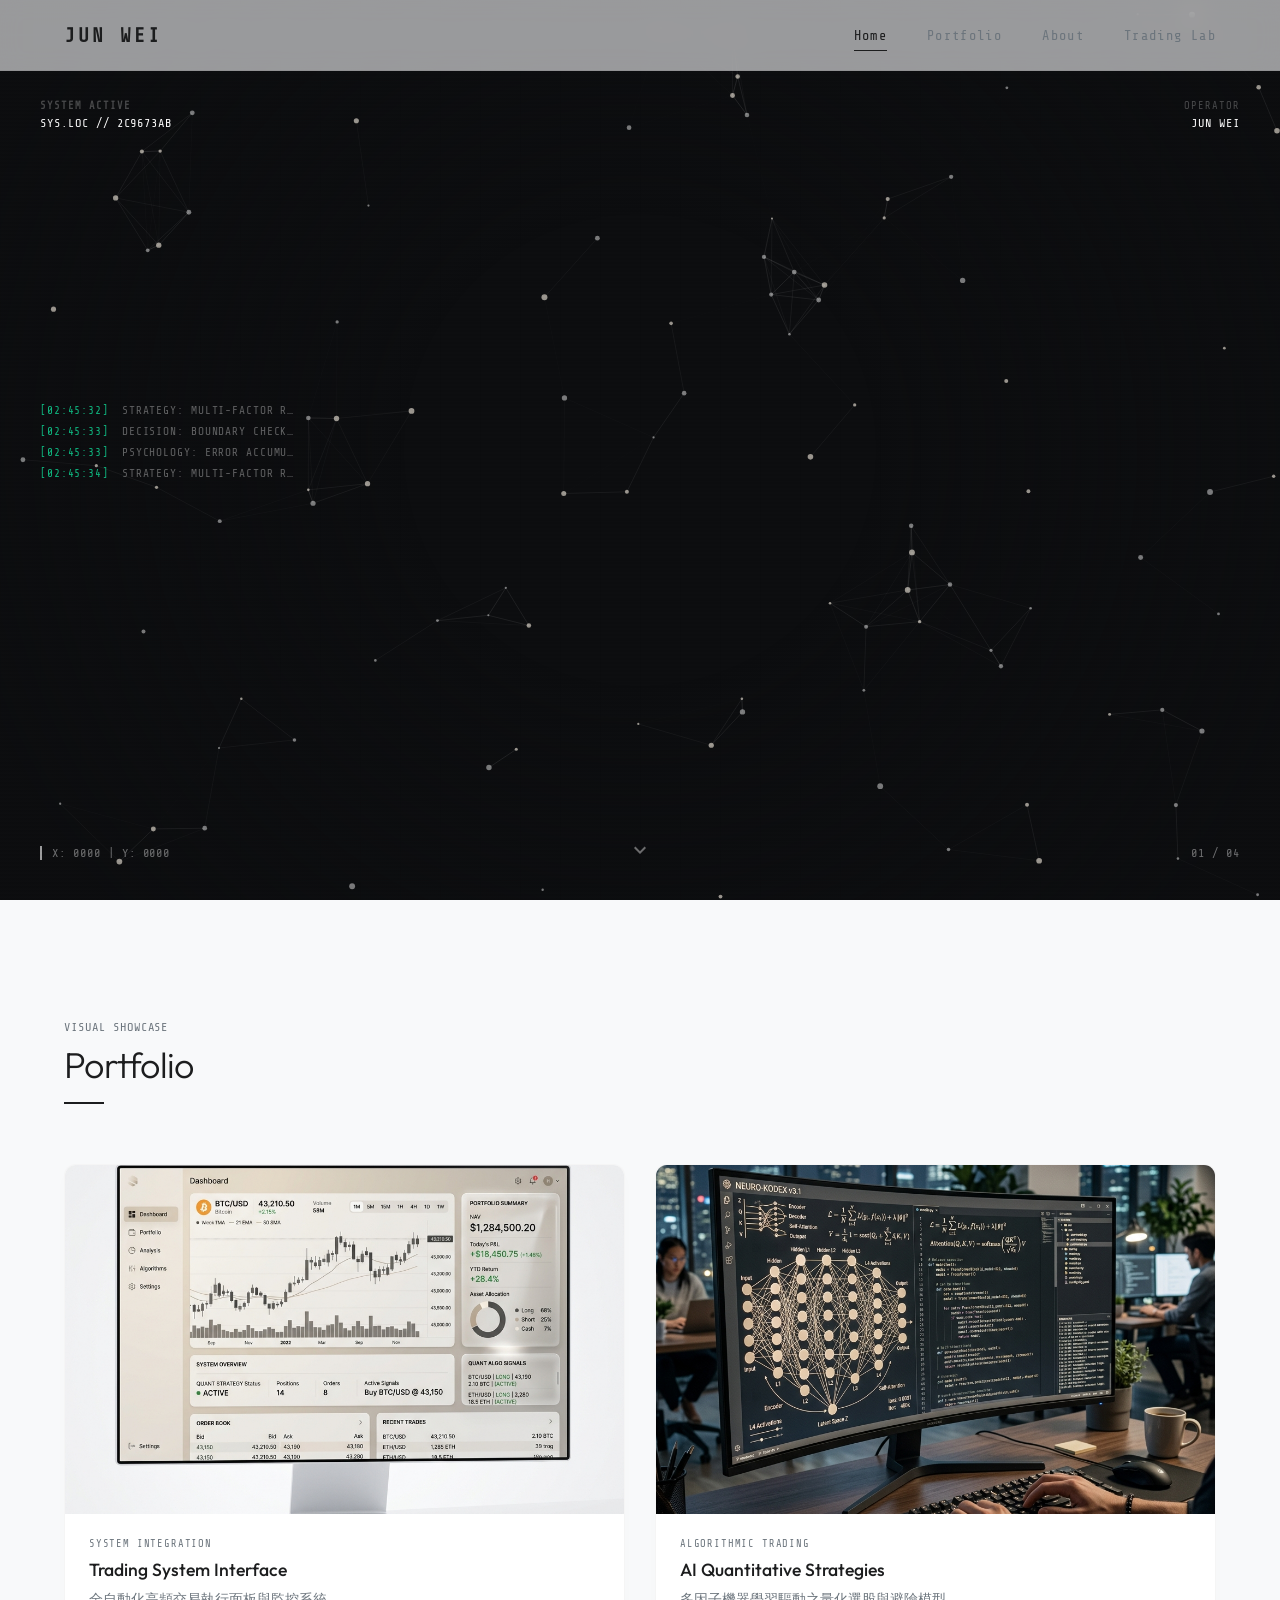
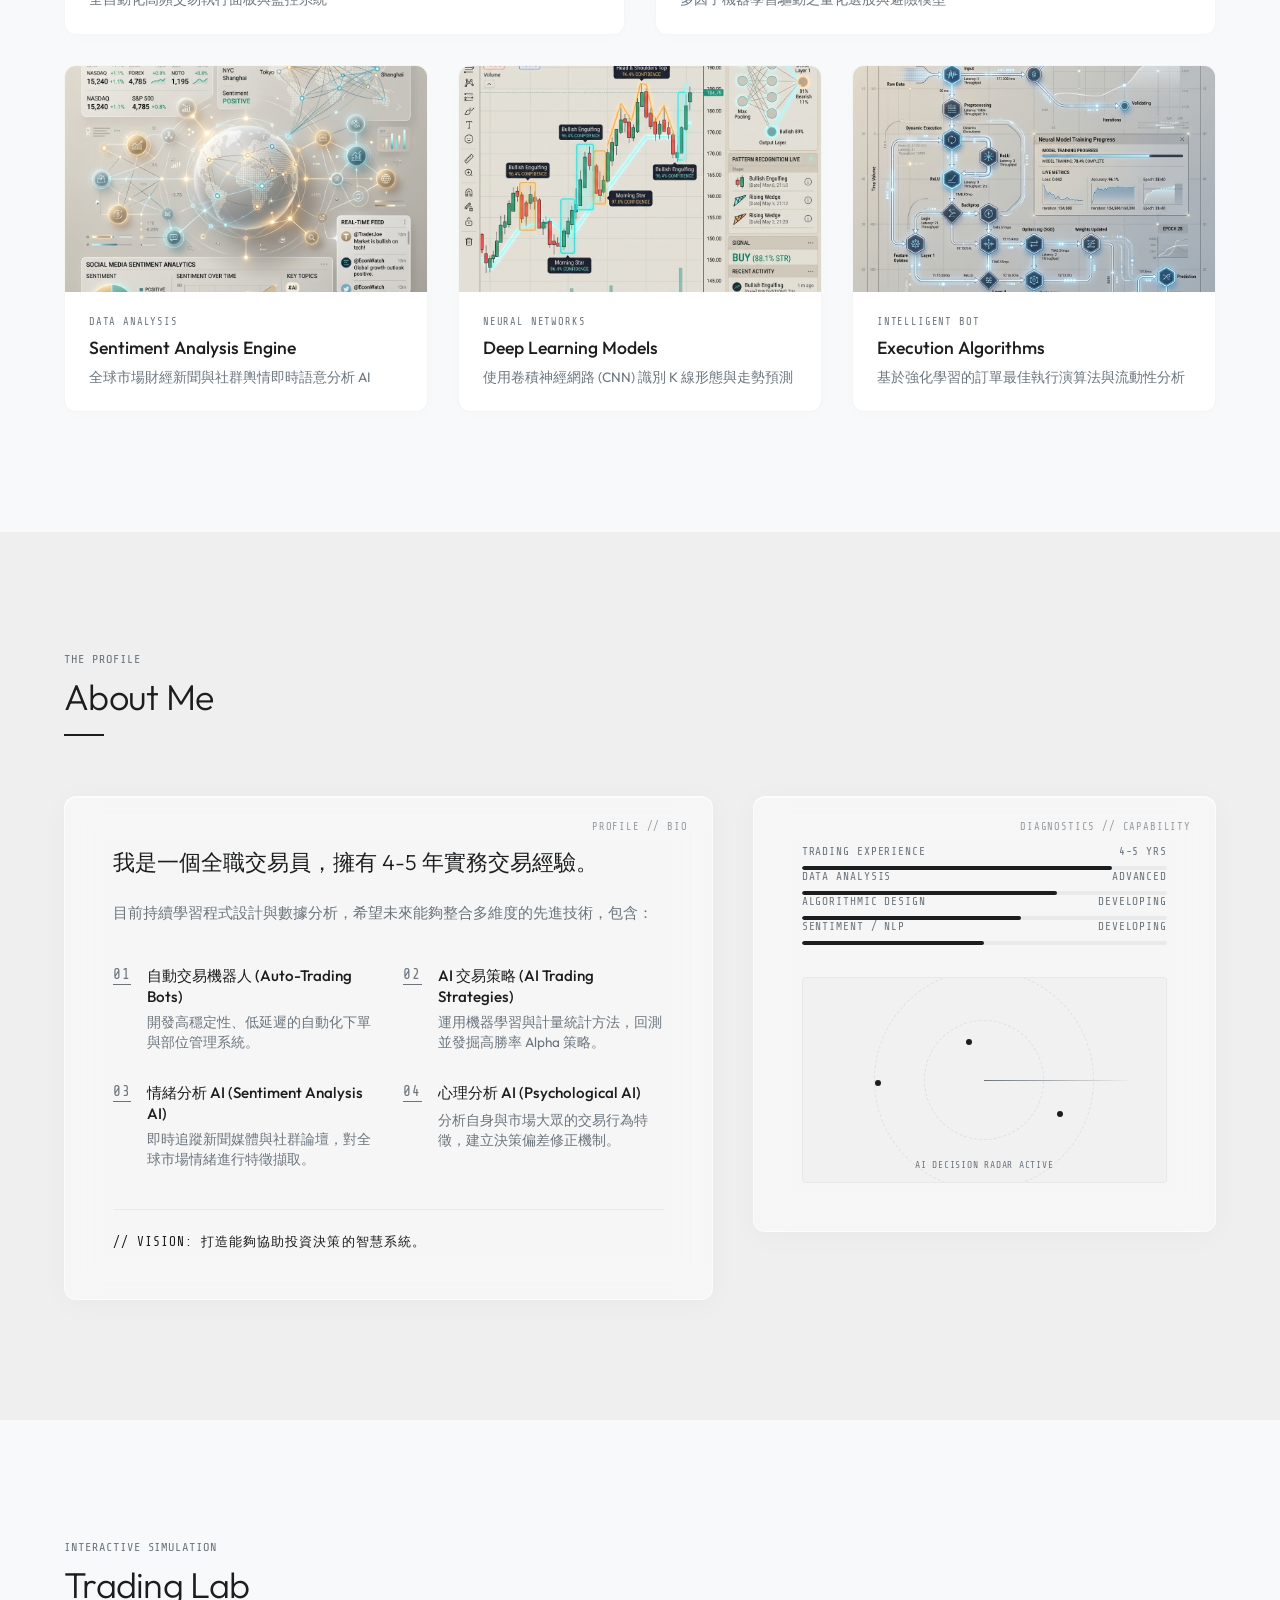
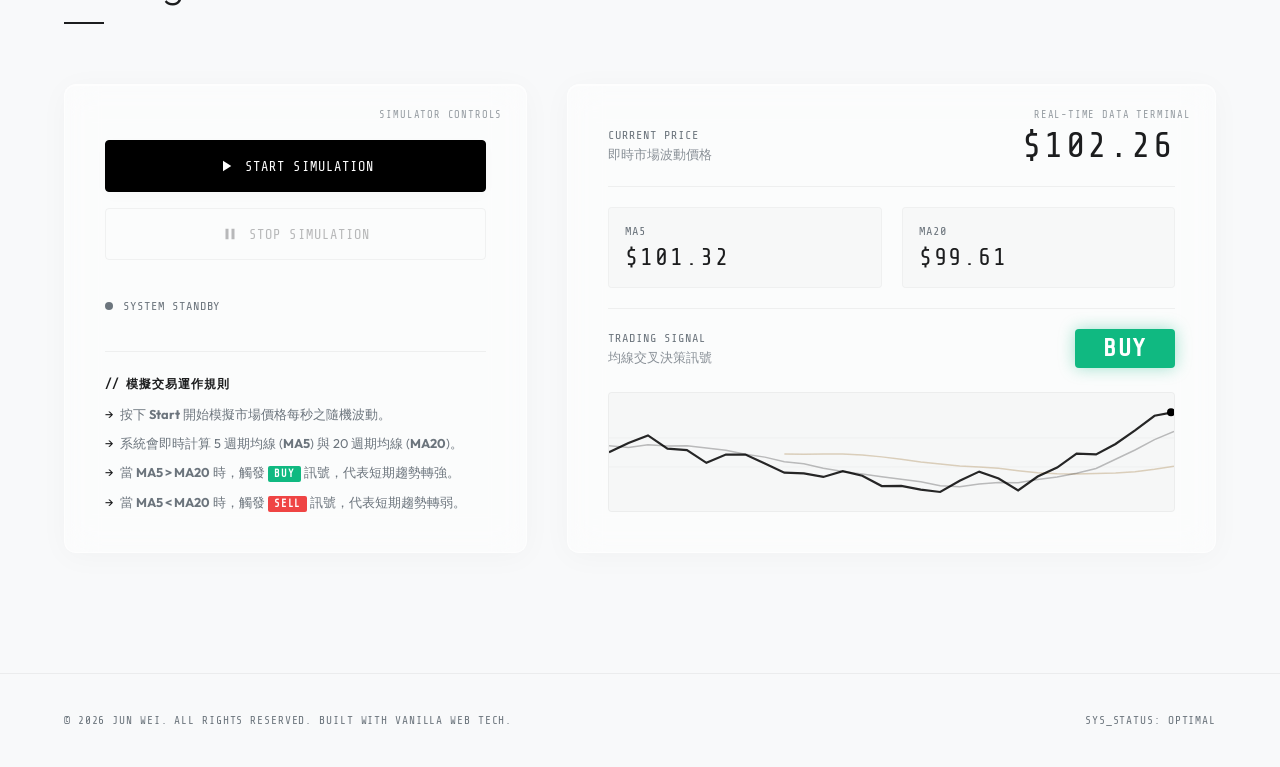
==== index.html @ b8a112f0 "feat: init personal tech website" ====
<!DOCTYPE html>
<html lang="zh-TW">
<head>
    <meta charset="UTF-8">
    <meta name="viewport" content="width=device-width, initial-scale=1.0">
    <title>JUN WEI | AI 科技個人品牌網站</title>
    <meta name="description" content="全職交易員 JUN WEI 的個人品牌網站。整合 AI 交易策略、自動交易機器人與數據分析，呈現極簡與科技感融合的智慧投資決策系統。">
    <!-- Google Fonts for premium tech typography -->
    <link rel="preconnect" href="https://fonts.googleapis.com">
    <link rel="preconnect" href="https://fonts.gstatic.com" crossorigin>
    <link href="https://fonts.googleapis.com/css2?family=Outfit:wght@300;400;500;700&family=Share+Tech+Mono&display=swap" rel="stylesheet">
    <link rel="stylesheet" href="style.css">
</head>
<body>
    <!-- Background Tech Grid Lines & Scanlines -->
    <div class="tech-grid"></div>
    <div class="scanlines"></div>

    <!-- Navigation Bar -->
    <header class="navbar" id="navbar">
        <div class="navbar-container">
            <a href="#home" class="nav-logo" id="nav-logo">JUN WEI</a>
            
            <!-- Mobile Menu Toggle Button -->
            <button class="mobile-toggle" id="mobile-toggle" aria-label="Toggle Navigation">
                <span class="bar"></span>
                <span class="bar"></span>
                <span class="bar"></span>
            </button>
            
            <nav class="nav-menu" id="nav-menu">
                <a href="#home" class="nav-link active" id="link-home">Home</a>
                <a href="#portfolio" class="nav-link" id="link-portfolio">Portfolio</a>
                <a href="#about" class="nav-link" id="link-about">About</a>
                <a href="#trading-lab" class="nav-link" id="link-trading-lab">Trading Lab</a>
            </nav>
        </div>
    </header>

    <!-- Main Content -->
    <main>
        <!-- Home / Hero Section -->
        <section id="home" class="hero-section">
            <!-- Canvas for flowing particle network animations -->
            <canvas id="particles-canvas" class="hero-canvas"></canvas>
            
            <!-- Fallback Hero Background Image container (loaded dynamically or via CSS) -->
            <div class="hero-bg" id="hero-bg"></div>
            
            <!-- HUD Graphic Elements & Animations -->
            <div class="hud-container">
                <div class="hud-top-left font-tech">
                    <span class="hud-tag font-bold">SYSTEM ACTIVE</span>
                    <span class="hud-value blink-slow">SYS.LOC // 2c9673ab</span>
                </div>
                
                <div class="hud-top-right font-tech">
                    <span class="hud-tag">OPERATOR</span>
                    <span class="hud-value">JUN WEI</span>
                </div>

                <!-- AI Information Stream / Live Data Flow HUD -->
                <div class="hud-stream font-tech" id="hud-stream">
                    <!-- Loaded dynamically via JS -->
                </div>

                <div class="hud-bottom-left font-tech">
                    <div class="coordinate-display">
                        X: <span id="mouse-x">0000</span> | Y: <span id="mouse-y">0000</span>
                    </div>
                </div>
                
                <div class="hud-bottom-right font-tech">
                    <span class="hud-page-number">01 / 04</span>
                </div>
                
                <!-- Down Arrow Scroll Indicator -->
                <a href="#portfolio" class="scroll-indicator" aria-label="Scroll Down">
                    <svg viewBox="0 0 24 24" class="scroll-arrow">
                        <path d="M7.41 8.59L12 13.17l4.59-4.58L18 10l-6 6-6-6 1.41-1.41z"/>
                    </svg>
                </a>
            </div>
        </section>

        <!-- Portfolio Section -->
        <section id="portfolio" class="portfolio-section section-padding reveal">
            <div class="container">
                <div class="section-header">
                    <span class="section-subtitle font-tech">VISUAL SHOWCASE</span>
                    <h2 class="section-title">Portfolio</h2>
                    <div class="title-bar"></div>
                </div>
                
                <!-- Portfolio Card Grid (5 Cards on Desktop, 1 Column on Mobile) -->
                <div class="portfolio-grid" id="portfolio-grid">
                    <!-- Card 1 -->
                    <div class="portfolio-card" data-index="0" data-src="images/02.jpg">
                        <div class="card-image-wrapper">
                            <img src="images/02.jpg" alt="Portfolio Image 02" class="portfolio-img" loading="lazy">
                            <div class="card-overlay">
                                <span class="card-view-btn font-tech">VIEW PROJECT</span>
                            </div>
                        </div>
                        <div class="card-info">
                            <span class="card-category font-tech">SYSTEM INTEGRATION</span>
                            <h3 class="card-title">Trading System Interface</h3>
                            <p class="card-desc">全自動化高頻交易執行面板與監控系統</p>
                        </div>
                    </div>

                    <!-- Card 2 -->
                    <div class="portfolio-card" data-index="1" data-src="images/03.jpg">
                        <div class="card-image-wrapper">
                            <img src="images/03.jpg" alt="Portfolio Image 03" class="portfolio-img" loading="lazy">
                            <div class="card-overlay">
                                <span class="card-view-btn font-tech">VIEW PROJECT</span>
                            </div>
                        </div>
                        <div class="card-info">
                            <span class="card-category font-tech">ALGORITHMIC TRADING</span>
                            <h3 class="card-title">AI Quantitative Strategies</h3>
                            <p class="card-desc">多因子機器學習驅動之量化選股與避險模型</p>
                        </div>
                    </div>

                    <!-- Card 3 -->
                    <div class="portfolio-card" data-index="2" data-src="images/04.jpg">
                        <div class="card-image-wrapper">
                            <img src="images/04.jpg" alt="Portfolio Image 04" class="portfolio-img" loading="lazy">
                            <div class="card-overlay">
                                <span class="card-view-btn font-tech">VIEW PROJECT</span>
                            </div>
                        </div>
                        <div class="card-info">
                            <span class="card-category font-tech">DATA ANALYSIS</span>
                            <h3 class="card-title">Sentiment Analysis Engine</h3>
                            <p class="card-desc">全球市場財經新聞與社群輿情即時語意分析 AI</p>
                        </div>
                    </div>

                    <!-- Card 4 -->
                    <div class="portfolio-card" data-index="3" data-src="images/05.jpg">
                        <div class="card-image-wrapper">
                            <img src="images/05.jpg" alt="Portfolio Image 05" class="portfolio-img" loading="lazy">
                            <div class="card-overlay">
                                <span class="card-view-btn font-tech">VIEW PROJECT</span>
                            </div>
                        </div>
                        <div class="card-info">
                            <span class="card-category font-tech">NEURAL NETWORKS</span>
                            <h3 class="card-title">Deep Learning Models</h3>
                            <p class="card-desc">使用卷積神經網路 (CNN) 識別 K 線形態與走勢預測</p>
                        </div>
                    </div>

                    <!-- Card 5 -->
                    <div class="portfolio-card" data-index="4" data-src="images/06.jpg">
                        <div class="card-image-wrapper">
                            <img src="images/06.jpg" alt="Portfolio Image 06" class="portfolio-img" loading="lazy">
                            <div class="card-overlay">
                                <span class="card-view-btn font-tech">VIEW PROJECT</span>
                            </div>
                        </div>
                        <div class="card-info">
                            <span class="card-category font-tech">INTELLIGENT BOT</span>
                            <h3 class="card-title">Execution Algorithms</h3>
                            <p class="card-desc">基於強化學習的訂單最佳執行演算法與流動性分析</p>
                        </div>
                    </div>
                </div>
            </div>
        </section>

        <!-- About Section -->
        <section id="about" class="about-section section-padding reveal">
            <div class="container">
                <div class="section-header">
                    <span class="section-subtitle font-tech">THE PROFILE</span>
                    <h2 class="section-title">About Me</h2>
                    <div class="title-bar"></div>
                </div>
                
                <div class="about-grid">
                    <!-- Glassmorphism Bio Card -->
                    <div class="about-card glass-panel">
                        <div class="card-badge font-tech">PROFILE // BIO</div>
                        <div class="about-bio-text">
                            <p class="lead-text">我是一個全職交易員，擁有 4-5 年實務交易經驗。</p>
                            <p>目前持續學習程式設計與數據分析，希望未來能夠整合多維度的先進技術，包含：</p>
                        </div>
                        
                        <!-- Core Tech Objectives List -->
                        <div class="objectives-list">
                            <div class="objective-item">
                                <div class="objective-num font-tech">01</div>
                                <div class="objective-content">
                                    <h4 class="objective-title">自動交易機器人 (Auto-Trading Bots)</h4>
                                    <p class="objective-desc">開發高穩定性、低延遲的自動化下單與部位管理系統。</p>
                                </div>
                            </div>
                            
                            <div class="objective-item">
                                <div class="objective-num font-tech">02</div>
                                <div class="objective-content">
                                    <h4 class="objective-title">AI 交易策略 (AI Trading Strategies)</h4>
                                    <p class="objective-desc">運用機器學習與計量統計方法，回測並發掘高勝率 Alpha 策略。</p>
                                </div>
                            </div>
                            
                            <div class="objective-item">
                                <div class="objective-num font-tech">03</div>
                                <div class="objective-content">
                                    <h4 class="objective-title">情緒分析 AI (Sentiment Analysis AI)</h4>
                                    <p class="objective-desc">即時追蹤新聞媒體與社群論壇，對全球市場情緒進行特徵擷取。</p>
                                </div>
                            </div>
                            
                            <div class="objective-item">
                                <div class="objective-num font-tech">04</div>
                                <div class="objective-content">
                                    <h4 class="objective-title">心理分析 AI (Psychological AI)</h4>
                                    <p class="objective-desc">分析自身與市場大眾的交易行為特徵，建立決策偏差修正機制。</p>
                                </div>
                            </div>
                        </div>

                        <div class="about-summary font-tech">
                            <span>// VISION: 打造能夠協助投資決策的智慧系統。</span>
                        </div>
                    </div>

                    <!-- Tech HUD Stat Display -->
                    <div class="about-stats-panel glass-panel">
                        <div class="card-badge font-tech">DIAGNOSTICS // CAPABILITY</div>
                        <div class="stat-bars">
                            <div class="stat-bar-group">
                                <div class="stat-label font-tech">
                                    <span>TRADING EXPERIENCE</span>
                                    <span>4-5 YRS</span>
                                </div>
                                <div class="progress-track">
                                    <div class="progress-bar" style="width: 85%"></div>
                                </div>
                            </div>
                            <div class="stat-bar-group">
                                <div class="stat-label font-tech">
                                    <span>DATA ANALYSIS</span>
                                    <span>ADVANCED</span>
                                </div>
                                <div class="progress-track">
                                    <div class="progress-bar" style="width: 70%"></div>
                                </div>
                            </div>
                            <div class="stat-bar-group">
                                <div class="stat-label font-tech">
                                    <span>ALGORITHMIC DESIGN</span>
                                    <span>DEVELOPING</span>
                                </div>
                                <div class="progress-track">
                                    <div class="progress-bar" style="width: 60%"></div>
                                </div>
                            </div>
                            <div class="stat-bar-group">
                                <div class="stat-label font-tech">
                                    <span>SENTIMENT / NLP</span>
                                    <span>DEVELOPING</span>
                                </div>
                                <div class="progress-track">
                                    <div class="progress-bar" style="width: 50%"></div>
                                </div>
                            </div>
                        </div>

                        <!-- Mini grid graphic -->
                        <div class="hud-radar-visual">
                            <div class="radar-circle circle-1"></div>
                            <div class="radar-circle circle-2"></div>
                            <div class="radar-line"></div>
                            <div class="radar-signal-dots">
                                <span class="radar-dot" style="top: 30%; left: 45%;"></span>
                                <span class="radar-dot" style="top: 65%; left: 70%;"></span>
                                <span class="radar-dot" style="top: 50%; left: 20%;"></span>
                            </div>
                            <span class="radar-label font-tech">AI DECISION RADAR ACTIVE</span>
                        </div>
                    </div>
                </div>
            </div>
        </section>

        <!-- Trading Lab Section -->
        <section id="trading-lab" class="trading-section section-padding reveal">
            <div class="container">
                <div class="section-header">
                    <span class="section-subtitle font-tech">INTERACTIVE SIMULATION</span>
                    <h2 class="section-title">Trading Lab</h2>
                    <div class="title-bar"></div>
                </div>
                
                <div class="trading-grid">
                    <!-- Simulation Controller -->
                    <div class="trading-ctrl-panel glass-panel">
                        <div class="card-badge font-tech">SIMULATOR CONTROLS</div>
                        
                        <div class="ctrl-buttons">
                            <button id="btn-start" class="btn btn-primary font-tech">
                                <svg viewBox="0 0 24 24" width="18" height="18" fill="currentColor">
                                    <path d="M8 5v14l11-7z"/>
                                </svg>
                                Start Simulation
                            </button>
                            <button id="btn-stop" class="btn btn-secondary font-tech" disabled>
                                <svg viewBox="0 0 24 24" width="18" height="18" fill="currentColor">
                                    <path d="M6 19h4V5H6v14zm8-14v14h4V5h-4z"/>
                                </svg>
                                Stop Simulation
                            </button>
                        </div>

                        <div class="system-status-indicator font-tech">
                            <span class="indicator-dot" id="status-dot"></span>
                            <span id="status-text">SYSTEM STANDBY</span>
                        </div>

                        <div class="trading-instructions">
                            <h4 class="font-tech">// 模擬交易運作規則</h4>
                            <ul>
                                <li>按下 <strong>Start</strong> 開始模擬市場價格每秒之隨機波動。</li>
                                <li>系統會即時計算 5 週期均線 (<strong>MA5</strong>) 與 20 週期均線 (<strong>MA20</strong>)。</li>
                                <li>當 <strong>MA5 > MA20</strong> 時，觸發 <span class="signal-tag buy-tag font-tech">BUY</span> 訊號，代表短期趨勢轉強。</li>
                                <li>當 <strong>MA5 < MA20</strong> 時，觸發 <span class="signal-tag sell-tag font-tech">SELL</span> 訊號，代表短期趨勢轉弱。</li>
                            </ul>
                        </div>
                    </div>

                    <!-- Trading Terminal Metrics -->
                    <div class="trading-terminal glass-panel">
                        <div class="card-badge font-tech">REAL-TIME DATA TERMINAL</div>
                        
                        <div class="terminal-content">
                            <!-- Metric 1: Current Price -->
                            <div class="metric-row">
                                <div class="metric-info">
                                    <span class="metric-label font-tech">CURRENT PRICE</span>
                                    <span class="metric-sublabel">即時市場波動價格</span>
                                </div>
                                <div class="metric-value font-tech" id="val-price">$100.00</div>
                            </div>
                            
                            <div class="metric-divider"></div>

                            <!-- MA Details Group -->
                            <div class="ma-metrics-grid">
                                <!-- Metric 2: MA5 -->
                                <div class="metric-card">
                                    <span class="metric-label font-tech">MA5</span>
                                    <span class="metric-value font-tech value-small" id="val-ma5">--</span>
                                </div>

                                <!-- Metric 3: MA20 -->
                                <div class="metric-card">
                                    <span class="metric-label font-tech">MA20</span>
                                    <span class="metric-value font-tech value-small" id="val-ma20">--</span>
                                </div>
                            </div>
                            
                            <div class="metric-divider"></div>

                            <!-- Metric 4: Trading Signal -->
                            <div class="metric-row signal-row">
                                <div class="metric-info">
                                    <span class="metric-label font-tech">TRADING SIGNAL</span>
                                    <span class="metric-sublabel">均線交叉決策訊號</span>
                                </div>
                                <div class="metric-value font-tech signal-display" id="val-signal">WAIT</div>
                            </div>
                        </div>

                        <!-- Real-time dynamic chart preview (Canvas) -->
                        <div class="mini-chart-container">
                            <canvas id="trading-chart"></canvas>
                        </div>
                    </div>
                </div>
            </div>
        </section>
    </main>

    <!-- Footer -->
    <footer class="footer font-tech">
        <div class="container footer-container">
            <p>&copy; 2026 JUN WEI. All Rights Reserved. Built with Vanilla Web Tech.</p>
            <p class="footer-status">SYS_STATUS: OPTIMAL</p>
        </div>
    </footer>

    <!-- Lightbox Modal for Portfolio Previews -->
    <div id="lightbox" class="lightbox-modal" aria-hidden="true" role="dialog">
        <button class="lightbox-close" id="lightbox-close" aria-label="Close Lightbox">
            <svg viewBox="0 0 24 24" width="28" height="28">
                <path d="M19 6.41L17.59 5 12 10.59 6.41 5 5 6.41 10.59 12 5 17.59 6.41 19 12 13.41 17.59 19 19 17.59 13.41 12 19 6.41z" fill="white"/>
            </svg>
        </button>
        <div class="lightbox-content">
            <div id="lightbox-img-container">
                <!-- Image or custom dynamic placeholder SVG will be inserted here -->
            </div>
            <div class="lightbox-caption font-tech" id="lightbox-caption">Project Details</div>
        </div>
    </div>

    <script src="script.js"></script>
</body>
</html>
---- style.css ----
/* ==========================================================================
   STYLE SYSTEM DEFINITIONS (JUN WEI PORTFOLIO)
   ========================================================================== */

:root {
    /* Color Palette */
    --color-bg-base: #F8F9FA;         /* Clean, soft light grey / off-white */
    --color-bg-alt: #EFEFEF;          /* Subtle grey for section offsets */
    --color-beige-glow: #F2EFE9;      /* Smooth warm beige for glow effects */
    --color-text-main: #1C1D1E;       /* Deep charcoal for excellent contrast */
    --color-text-muted: #6C757D;     /* Cool grey for metadata / HUD labels */
    
    /* Accents & States */
    --color-border-glass: rgba(255, 255, 255, 0.6);
    --color-bg-glass: rgba(255, 255, 255, 0.45);
    --color-bg-glass-hover: rgba(255, 255, 255, 0.7);
    --color-accent-tech: #000000;
    --color-signal-buy: #10B981;      /* Bright tech green */
    --color-signal-sell: #EF4444;     /* Bright tech red */
    
    /* Typography */
    --font-primary: 'Outfit', -apple-system, BlinkMacSystemFont, "Segoe UI", Roboto, sans-serif;
    --font-mono: 'Share Tech Mono', monospace;

    /* Spacing & Transitions */
    --transition-smooth: all 0.4s cubic-bezier(0.16, 1, 0.3, 1);
    --transition-fast: all 0.2s cubic-bezier(0.4, 0, 0.2, 1);
    --border-radius-sm: 4px;
    --border-radius-md: 12px;
    --border-radius-lg: 24px;
}

/* ==========================================================================
   GLOBAL RESET & BASICS
   ========================================================================== */

* {
    box-sizing: border-box;
    margin: 0;
    padding: 0;
}

html {
    scroll-behavior: smooth;
    font-size: 16px;
    background-color: var(--color-bg-base);
    color: var(--color-text-main);
    font-family: var(--font-primary);
    -webkit-font-smoothing: antialiased;
}

body {
    overflow-x: hidden;
    min-height: 100vh;
}

a {
    color: inherit;
    text-decoration: none;
}

button {
    font-family: inherit;
    background: none;
    border: none;
    cursor: pointer;
}

/* Helper Typographies */
.font-tech {
    font-family: var(--font-mono);
    letter-spacing: 0.08em;
    text-transform: uppercase;
}

.font-bold {
    font-weight: 700;
}

.container {
    width: 100%;
    max-width: 1200px;
    margin: 0 auto;
    padding: 0 24px;
}

.section-padding {
    padding: 120px 0;
}

/* ==========================================================================
   TECH DECORATIONS (BACKGROUND & SCANLINES)
   ========================================================================== */

/* Subtle grid overlay to represent data systems */
.tech-grid {
    position: fixed;
    top: 0;
    left: 0;
    width: 100vw;
    height: 100vh;
    background-image: 
        linear-gradient(rgba(0, 0, 0, 0.02) 1px, transparent 1px),
        linear-gradient(90deg, rgba(0, 0, 0, 0.02) 1px, transparent 1px);
    background-size: 40px 40px;
    pointer-events: none;
    z-index: 1;
}

/* Static scanlines for visual screen filter effect */
.scanlines {
    position: fixed;
    top: 0;
    left: 0;
    width: 100vw;
    height: 100vh;
    background: linear-gradient(
        rgba(18, 16, 16, 0) 50%, 
        rgba(0, 0, 0, 0.015) 50%
    );
    background-size: 100% 4px;
    pointer-events: none;
    z-index: 999;
}

/* ==========================================================================
   GLASSMORPHISM BASE CLASS
   ========================================================================== */

.glass-panel {
    background: var(--color-bg-glass);
    backdrop-filter: blur(16px) saturate(120%);
    -webkit-backdrop-filter: blur(16px) saturate(120%);
    border: 1px solid var(--color-border-glass);
    border-radius: var(--border-radius-md);
    box-shadow: 
        0 4px 30px rgba(0, 0, 0, 0.03), 
        inset 0 1px 0 rgba(255, 255, 255, 0.6);
    transition: var(--transition-smooth);
}

.glass-panel:hover {
    background: var(--color-bg-glass-hover);
    box-shadow: 
        0 12px 40px rgba(0, 0, 0, 0.05),
        inset 0 1px 0 rgba(255, 255, 255, 0.8);
}

/* ==========================================================================
   NAVIGATION BAR (NAVBAR)
   ========================================================================== */

.navbar {
    position: fixed;
    top: 0;
    left: 0;
    width: 100%;
    z-index: 1000;
    background: rgba(248, 249, 250, 0.6);
    backdrop-filter: blur(12px);
    -webkit-backdrop-filter: blur(12px);
    border-bottom: 1px solid rgba(0, 0, 0, 0.05);
    transition: var(--transition-smooth);
}

.navbar.scrolled {
    background: rgba(248, 249, 250, 0.85);
    box-shadow: 0 4px 20px rgba(0, 0, 0, 0.02);
    padding: 10px 0;
}

.navbar-container {
    display: flex;
    justify-content: space-between;
    align-items: center;
    height: 70px;
    max-width: 1200px;
    margin: 0 auto;
    padding: 0 24px;
}

.nav-logo {
    font-family: var(--font-mono);
    font-size: 1.25rem;
    font-weight: 700;
    letter-spacing: 0.15em;
    color: var(--color-text-main);
    position: relative;
    padding: 5px 0;
    transition: var(--transition-fast);
}

.nav-menu {
    display: flex;
    gap: 40px;
}

.nav-link {
    font-family: var(--font-mono);
    font-size: 0.85rem;
    font-weight: 400;
    letter-spacing: 0.1em;
    color: var(--color-text-muted);
    padding: 8px 0;
    position: relative;
    transition: var(--transition-fast);
}

.nav-link:hover, .nav-link.active {
    color: var(--color-text-main);
}

/* Hover dynamic slide indicator bar */
.nav-link::after {
    content: '';
    position: absolute;
    bottom: 0;
    left: 0;
    width: 0;
    height: 1px;
    background-color: var(--color-text-main);
    transition: var(--transition-fast);
}

.nav-link:hover::after, .nav-link.active::after {
    width: 100%;
}

/* Hamburger mobile button */
.mobile-toggle {
    display: none;
    flex-direction: column;
    justify-content: space-between;
    width: 24px;
    height: 16px;
    z-index: 1001;
}

.mobile-toggle .bar {
    width: 100%;
    height: 2px;
    background-color: var(--color-text-main);
    transition: var(--transition-smooth);
    transform-origin: left center;
}

/* ==========================================================================
   HOME / HERO SECTION
   ========================================================================== */

.hero-section {
    position: relative;
    width: 100vw;
    height: 100vh;
    display: flex;
    align-items: center;
    justify-content: center;
    overflow: hidden;
    background-color: #0d0e10; /* Dark baseline to anchor high contrast overlay */
}

/* Dynamic canvas layering */
.hero-canvas {
    position: absolute;
    top: 0;
    left: 0;
    width: 100%;
    height: 100%;
    z-index: 3;
    pointer-events: auto;
}

/* Base Fullscreen Image loaded via style or fallback */
.hero-bg {
    position: absolute;
    top: 0;
    left: 0;
    width: 100%;
    height: 100%;
    background-size: cover;
    background-position: center;
    background-repeat: no-repeat;
    opacity: 0.25; /* Blended with tech dark background */
    z-index: 2;
    transition: opacity 1s ease;
}

/* Default tech grid overlay for Hero */
.hero-section::before {
    content: '';
    position: absolute;
    width: 100%;
    height: 100%;
    background: radial-gradient(circle at center, transparent 30%, rgba(13, 14, 16, 0.9) 90%);
    z-index: 2;
    pointer-events: none;
}

/* HUD System Overlays */
.hud-container {
    position: absolute;
    width: 100%;
    height: 100%;
    top: 0;
    left: 0;
    padding: 40px;
    box-sizing: border-box;
    display: flex;
    flex-direction: column;
    justify-content: space-between;
    pointer-events: none;
    z-index: 4;
}

/* HUD Corner Tags */
.hud-top-left, .hud-top-right, .hud-bottom-left, .hud-bottom-right {
    position: absolute;
    font-size: 0.75rem;
    color: rgba(255, 255, 255, 0.4);
    display: flex;
    flex-direction: column;
    gap: 4px;
}

.hud-top-left { top: 100px; left: 40px; }
.hud-top-right { top: 100px; right: 40px; text-align: right; }
.hud-bottom-left { bottom: 40px; left: 40px; }
.hud-bottom-right { bottom: 40px; right: 40px; text-align: right; }

.hud-tag {
    color: rgba(255, 255, 255, 0.25);
    font-size: 0.65rem;
}

.hud-value {
    color: #FFFFFF;
}

/* Coordinates tracking text */
.coordinate-display {
    border-left: 2px solid var(--color-border-glass);
    padding-left: 10px;
    font-variant-numeric: tabular-nums;
}

/* Center HUD brand */
.hud-brand {
    align-self: center;
    margin: auto 0;
    text-align: center;
    pointer-events: auto;
}

.hud-brand-inner {
    border: 1px solid rgba(255, 255, 255, 0.1);
    background: rgba(0, 0, 0, 0.4);
    backdrop-filter: blur(10px);
    -webkit-backdrop-filter: blur(10px);
    padding: 30px 60px;
    border-radius: var(--border-radius-sm);
    box-shadow: 0 20px 50px rgba(0, 0, 0, 0.3);
    display: inline-block;
}

.hud-brand-name {
    font-family: var(--font-primary);
    font-size: 3rem;
    font-weight: 300;
    letter-spacing: 0.25em;
    color: #FFFFFF;
    display: block;
    margin-bottom: 15px;
}

.hud-brand-line {
    width: 60px;
    height: 1px;
    background-color: rgba(255, 255, 255, 0.3);
    margin: 0 auto 15px auto;
}

.hud-brand-sub {
    font-family: var(--font-mono);
    font-size: 0.8rem;
    letter-spacing: 0.4em;
    color: rgba(255, 255, 255, 0.5);
    display: block;
    margin-left: 0.4em; /* Align center offset */
}

/* Info Stream Floating Log on Left */
.hud-stream {
    position: absolute;
    left: 40px;
    top: 45%;
    transform: translateY(-50%);
    width: 260px;
    height: 150px;
    overflow: hidden;
    display: flex;
    flex-direction: column;
    justify-content: flex-end;
    gap: 8px;
    font-size: 0.7rem;
    color: rgba(255, 255, 255, 0.35);
    mask-image: linear-gradient(to top, #FFFFFF 60%, transparent 100%);
    -webkit-mask-image: linear-gradient(to top, #FFFFFF 60%, transparent 100%);
}

.stream-item {
    animation: slide-stream-up 0.5s ease-out forwards;
    white-space: nowrap;
    overflow: hidden;
    text-overflow: ellipsis;
}

.stream-item span {
    color: var(--color-signal-buy);
    margin-right: 6px;
}

/* Down arrow dynamic indicator */
.scroll-indicator {
    position: absolute;
    bottom: 30px;
    left: 50%;
    transform: translateX(-50%);
    pointer-events: auto;
    z-index: 5;
    display: flex;
    justify-content: center;
    align-items: center;
    width: 40px;
    height: 40px;
}

.scroll-arrow {
    width: 24px;
    height: 24px;
    fill: rgba(255, 255, 255, 0.4);
    animation: arrow-bounce 2s infinite;
    transition: var(--transition-fast);
}

.scroll-indicator:hover .scroll-arrow {
    fill: #FFFFFF;
}

/* ==========================================================================
   COMMON SECTION HEADERS
   ========================================================================== */

.section-header {
    margin-bottom: 60px;
}

.section-subtitle {
    font-size: 0.75rem;
    color: var(--color-text-muted);
    display: block;
    margin-bottom: 8px;
}

.section-title {
    font-size: 2.25rem;
    font-weight: 300;
    letter-spacing: -0.02em;
    color: var(--color-text-main);
    display: inline-block;
}

.title-bar {
    width: 40px;
    height: 2px;
    background-color: var(--color-text-main);
    margin-top: 15px;
}

/* ==========================================================================
   PORTFOLIO SECTION
   ========================================================================== */

.portfolio-section {
    background-color: var(--color-bg-base);
    position: relative;
    z-index: 10;
}

.portfolio-grid {
    display: grid;
    grid-template-columns: repeat(6, 1fr);
    gap: 30px;
}

/* Layout 5 Cards Spanning Matrix */
.portfolio-card[data-index="0"] { grid-column: span 3; }
.portfolio-card[data-index="1"] { grid-column: span 3; }
.portfolio-card[data-index="2"] { grid-column: span 2; }
.portfolio-card[data-index="3"] { grid-column: span 2; }
.portfolio-card[data-index="4"] { grid-column: span 2; }

.portfolio-card {
    background: #FFFFFF;
    border: 1px solid rgba(0, 0, 0, 0.04);
    border-radius: var(--border-radius-md);
    overflow: hidden;
    cursor: pointer;
    box-shadow: 0 4px 20px rgba(0, 0, 0, 0.01);
    transition: var(--transition-smooth);
    display: flex;
    flex-direction: column;
}

/* Hover effects */
.portfolio-card:hover {
    transform: translateY(-8px);
    box-shadow: 0 20px 40px rgba(0, 0, 0, 0.04);
}

.card-image-wrapper {
    position: relative;
    width: 100%;
    aspect-ratio: 16 / 10;
    overflow: hidden;
    background-color: #EAEAEA;
}

.portfolio-img {
    width: 100%;
    height: 100%;
    object-fit: cover;
    transition: var(--transition-smooth);
}

.portfolio-card:hover .portfolio-img {
    transform: scale(1.05);
}

/* Overlay Glassmorphism details */
.card-overlay {
    position: absolute;
    top: 0;
    left: 0;
    width: 100%;
    height: 100%;
    background: rgba(255, 255, 255, 0.2);
    backdrop-filter: blur(4px);
    -webkit-backdrop-filter: blur(4px);
    opacity: 0;
    display: flex;
    justify-content: center;
    align-items: center;
    transition: var(--transition-smooth);
}

.portfolio-card:hover .card-overlay {
    opacity: 1;
}

.card-view-btn {
    padding: 10px 20px;
    background: #FFFFFF;
    border-radius: var(--border-radius-sm);
    color: var(--color-text-main);
    font-size: 0.75rem;
    box-shadow: 0 4px 15px rgba(0, 0, 0, 0.08);
    transform: translateY(10px);
    transition: var(--transition-smooth);
}

.portfolio-card:hover .card-view-btn {
    transform: translateY(0);
}

.card-info {
    padding: 24px;
    display: flex;
    flex-direction: column;
    flex-grow: 1;
}

.card-category {
    font-size: 0.65rem;
    color: var(--color-text-muted);
    margin-bottom: 8px;
}

.card-title {
    font-size: 1.1rem;
    font-weight: 500;
    color: var(--color-text-main);
    margin-bottom: 8px;
}

.card-desc {
    font-size: 0.85rem;
    color: var(--color-text-muted);
    line-height: 1.5;
}

/* ==========================================================================
   ABOUT ME SECTION
   ========================================================================== */

.about-section {
    background-color: var(--color-bg-alt);
    position: relative;
    z-index: 10;
}

.about-grid {
    display: grid;
    grid-template-columns: 7fr 5fr;
    gap: 40px;
    align-items: start;
}

.card-badge {
    position: absolute;
    top: 24px;
    right: 24px;
    font-size: 0.65rem;
    color: var(--color-text-muted);
    opacity: 0.7;
}

/* Main Bio details card */
.about-card {
    padding: 48px;
    position: relative;
}

.about-bio-text .lead-text {
    font-size: 1.35rem;
    font-weight: 300;
    line-height: 1.6;
    color: var(--color-text-main);
    margin-bottom: 20px;
}

.about-bio-text p {
    font-size: 0.95rem;
    line-height: 1.7;
    color: var(--color-text-muted);
    margin-bottom: 10px;
}

/* Objective grid list */
.objectives-list {
    margin-top: 40px;
    display: grid;
    grid-template-columns: 1fr 1fr;
    gap: 30px;
}

.objective-item {
    display: flex;
    gap: 16px;
}

.objective-num {
    font-size: 0.9rem;
    color: var(--color-text-muted);
    border-bottom: 1px solid var(--color-text-muted);
    height: fit-content;
    padding-bottom: 2px;
}

.objective-title {
    font-size: 0.95rem;
    font-weight: 500;
    color: var(--color-text-main);
    margin-bottom: 6px;
}

.objective-desc {
    font-size: 0.85rem;
    line-height: 1.5;
    color: var(--color-text-muted);
}

.about-summary {
    margin-top: 40px;
    padding-top: 24px;
    border-top: 1px solid rgba(0, 0, 0, 0.05);
    font-size: 0.8rem;
    color: var(--color-text-main);
}

/* Tech diagnostic status cards */
.about-stats-panel {
    padding: 48px;
    position: relative;
    display: flex;
    flex-direction: column;
    gap: 32px;
}

.stat-bar-group {
    display: flex;
    flex-direction: column;
    gap: 8px;
}

.stat-label {
    display: flex;
    justify-content: space-between;
    font-size: 0.7rem;
    color: var(--color-text-muted);
}

.progress-track {
    width: 100%;
    height: 4px;
    background-color: rgba(0, 0, 0, 0.05);
    border-radius: 2px;
    overflow: hidden;
}

.progress-bar {
    height: 100%;
    background-color: var(--color-text-main);
    border-radius: 2px;
    transform: scaleX(0);
    transform-origin: left center;
    transition: transform 1.5s cubic-bezier(0.16, 1, 0.3, 1);
}

/* Radar graphics mock */
.hud-radar-visual {
    position: relative;
    width: 100%;
    aspect-ratio: 16 / 9;
    border: 1px solid rgba(0, 0, 0, 0.04);
    background-color: rgba(0, 0, 0, 0.02);
    border-radius: var(--border-radius-sm);
    overflow: hidden;
    display: flex;
    justify-content: center;
    align-items: center;
}

.radar-circle {
    position: absolute;
    border: 1px dashed rgba(0, 0, 0, 0.08);
    border-radius: 50%;
}

.radar-circle.circle-1 {
    width: 120px;
    height: 120px;
}

.radar-circle.circle-2 {
    width: 220px;
    height: 220px;
}

.radar-line {
    position: absolute;
    width: 150px;
    height: 1px;
    background: linear-gradient(90deg, var(--color-text-muted), transparent);
    transform-origin: left center;
    animation: radar-sweep 6s linear infinite;
    left: 50%;
}

.radar-signal-dots {
    position: absolute;
    width: 100%;
    height: 100%;
    top: 0;
    left: 0;
}

.radar-dot {
    position: absolute;
    width: 6px;
    height: 6px;
    background-color: var(--color-text-main);
    border-radius: 50%;
    animation: radar-blink 2s infinite ease-in-out;
}

.radar-label {
    position: absolute;
    bottom: 12px;
    font-size: 0.6rem;
    color: var(--color-text-muted);
}

/* ==========================================================================
   TRADING LAB SIMULATION SECTION
   ========================================================================== */

.trading-section {
    background-color: var(--color-bg-base);
    position: relative;
    z-index: 10;
}

.trading-grid {
    display: grid;
    grid-template-columns: 5fr 7fr;
    gap: 40px;
}

.trading-ctrl-panel {
    padding: 40px;
    position: relative;
    display: flex;
    flex-direction: column;
    justify-content: space-between;
    gap: 30px;
}

.ctrl-buttons {
    display: flex;
    flex-direction: column;
    gap: 16px;
    margin-top: 15px;
}

/* Premium Buttons Styling */
.btn {
    display: inline-flex;
    align-items: center;
    justify-content: center;
    gap: 10px;
    padding: 16px 24px;
    border-radius: var(--border-radius-sm);
    font-size: 0.85rem;
    font-weight: 500;
    transition: var(--transition-fast);
    box-shadow: 0 4px 15px rgba(0, 0, 0, 0.02);
}

.btn-primary {
    background-color: var(--color-accent-tech);
    color: #FFFFFF;
    border: 1px solid var(--color-accent-tech);
}

.btn-primary:hover:not(:disabled) {
    background-color: #333333;
    border-color: #333333;
    transform: translateY(-2px);
    box-shadow: 0 6px 20px rgba(0, 0, 0, 0.1);
}

.btn-secondary {
    background-color: transparent;
    color: var(--color-text-main);
    border: 1px solid rgba(0, 0, 0, 0.15);
}

.btn-secondary:hover:not(:disabled) {
    background-color: rgba(0, 0, 0, 0.03);
    border-color: var(--color-text-main);
    transform: translateY(-2px);
}

.btn:disabled {
    opacity: 0.3;
    cursor: not-allowed;
    transform: none !important;
    box-shadow: none !important;
}

/* System Status Info */
.system-status-indicator {
    display: flex;
    align-items: center;
    gap: 10px;
    font-size: 0.75rem;
    color: var(--color-text-muted);
}

.indicator-dot {
    width: 8px;
    height: 8px;
    border-radius: 50%;
    background-color: var(--color-text-muted);
    transition: var(--transition-fast);
}

.indicator-dot.active {
    background-color: var(--color-signal-buy);
    box-shadow: 0 0 8px var(--color-signal-buy);
    animation: quick-blink 1.5s infinite;
}

.trading-instructions {
    border-top: 1px solid rgba(0, 0, 0, 0.05);
    padding-top: 24px;
}

.trading-instructions h4 {
    font-size: 0.75rem;
    color: var(--color-text-main);
    margin-bottom: 12px;
}

.trading-instructions ul {
    list-style: none;
    display: flex;
    flex-direction: column;
    gap: 10px;
}

.trading-instructions li {
    font-size: 0.8rem;
    color: var(--color-text-muted);
    line-height: 1.5;
    position: relative;
    padding-left: 15px;
}

.trading-instructions li::before {
    content: '→';
    position: absolute;
    left: 0;
    color: var(--color-text-main);
}

/* Live Terminal Stats Styles */
.trading-terminal {
    padding: 40px;
    position: relative;
    display: flex;
    flex-direction: column;
    gap: 24px;
}

.terminal-content {
    display: flex;
    flex-direction: column;
    gap: 20px;
}

.metric-row {
    display: flex;
    justify-content: space-between;
    align-items: center;
}

.metric-info {
    display: flex;
    flex-direction: column;
    gap: 4px;
}

.metric-label {
    font-size: 0.75rem;
    color: var(--color-text-muted);
}

.metric-sublabel {
    font-size: 0.8rem;
    color: var(--color-text-muted);
    opacity: 0.8;
}

.metric-value {
    font-size: 2.25rem;
    font-weight: 300;
    color: var(--color-text-main);
    font-variant-numeric: tabular-nums;
}

.metric-divider {
    height: 1px;
    background-color: rgba(0, 0, 0, 0.05);
    width: 100%;
}

.ma-metrics-grid {
    display: grid;
    grid-template-columns: 1fr 1fr;
    gap: 20px;
}

.ma-metrics-grid .metric-card {
    background-color: rgba(0, 0, 0, 0.015);
    border: 1px solid rgba(0, 0, 0, 0.03);
    padding: 16px;
    border-radius: var(--border-radius-sm);
    display: flex;
    flex-direction: column;
    gap: 6px;
}

.metric-value.value-small {
    font-size: 1.5rem;
}

/* BUY / SELL signals status blink styling */
.signal-display {
    padding: 6px 16px;
    border-radius: var(--border-radius-sm);
    font-size: 1.5rem;
    font-weight: 700;
    transition: var(--transition-fast);
    background-color: rgba(0, 0, 0, 0.02);
    min-width: 100px;
    text-align: center;
}

.signal-display.signal-buy {
    color: #FFFFFF;
    background-color: var(--color-signal-buy);
    box-shadow: 0 0 16px rgba(16, 185, 129, 0.4);
    animation: pulse-buy 1s infinite alternate;
}

.signal-display.signal-sell {
    color: #FFFFFF;
    background-color: var(--color-signal-sell);
    box-shadow: 0 0 16px rgba(239, 68, 68, 0.4);
    animation: pulse-sell 1s infinite alternate;
}

/* Tags in descriptions */
.signal-tag {
    padding: 2px 6px;
    font-size: 0.65rem;
    font-weight: 700;
    border-radius: 2px;
    color: #FFFFFF;
}
.buy-tag { background-color: var(--color-signal-buy); }
.sell-tag { background-color: var(--color-signal-sell); }

/* Canvas Live Graph Display */
.mini-chart-container {
    width: 100%;
    height: 120px;
    background-color: rgba(0, 0, 0, 0.02);
    border: 1px solid rgba(0, 0, 0, 0.04);
    border-radius: var(--border-radius-sm);
    overflow: hidden;
}

#trading-chart {
    width: 100%;
    height: 100%;
    display: block;
}

/* ==========================================================================
   FOOTER
   ========================================================================== */

.footer {
    border-top: 1px solid rgba(0, 0, 0, 0.05);
    background-color: var(--color-bg-base);
    color: var(--color-text-muted);
    font-size: 0.7rem;
    padding: 40px 0;
    position: relative;
    z-index: 10;
}

.footer-container {
    display: flex;
    justify-content: space-between;
    align-items: center;
}

/* ==========================================================================
   LIGHTBOX SYSTEM MODAL
   ========================================================================== */

.lightbox-modal {
    position: fixed;
    top: 0;
    left: 0;
    width: 100vw;
    height: 100vh;
    background: rgba(13, 14, 16, 0.95);
    backdrop-filter: blur(15px);
    -webkit-backdrop-filter: blur(15px);
    z-index: 2000;
    display: flex;
    justify-content: center;
    align-items: center;
    opacity: 0;
    pointer-events: none;
    transition: opacity 0.4s cubic-bezier(0.16, 1, 0.3, 1);
}

.lightbox-modal.active {
    opacity: 1;
    pointer-events: auto;
}

.lightbox-close {
    position: absolute;
    top: 30px;
    right: 30px;
    color: #FFFFFF;
    background: rgba(255, 255, 255, 0.05);
    width: 50px;
    height: 50px;
    border-radius: 50%;
    display: flex;
    justify-content: center;
    align-items: center;
    transition: var(--transition-fast);
}

.lightbox-close:hover {
    background: rgba(255, 255, 255, 0.15);
    transform: rotate(90deg);
}

.lightbox-content {
    max-width: 90%;
    max-height: 80%;
    display: flex;
    flex-direction: column;
    align-items: center;
    gap: 20px;
}

#lightbox-img-container {
    box-shadow: 0 30px 80px rgba(0, 0, 0, 0.6);
    border: 1px solid rgba(255, 255, 255, 0.1);
    max-width: 100%;
    max-height: 70vh;
    overflow: hidden;
    border-radius: var(--border-radius-sm);
    display: flex;
    justify-content: center;
    align-items: center;
}

#lightbox-img-container img {
    max-width: 100%;
    max-height: 70vh;
    object-fit: contain;
    display: block;
}

/* Style for generated SVGs within lightbox */
#lightbox-img-container svg {
    width: 600px;
    height: 375px;
    max-width: 100%;
    box-sizing: border-box;
}

.lightbox-caption {
    color: rgba(255, 255, 255, 0.6);
    font-size: 0.85rem;
    letter-spacing: 0.05em;
    text-align: center;
}

/* ==========================================================================
   SCROLL REVEAL / ENTRANCE ANIMATIONS
   ========================================================================== */

/* Standard fade-in-up class triggered by intersection observer */
.reveal {
    opacity: 0;
    transform: translateY(40px);
    transition: opacity 1s cubic-bezier(0.16, 1, 0.3, 1), 
                transform 1.1s cubic-bezier(0.16, 1, 0.3, 1);
}

.reveal.revealed {
    opacity: 1;
    transform: translateY(0);
}

/* ==========================================================================
   KEYFRAME ANIMATIONS
   ========================================================================== */

/* Bouncing Arrow Scroll down indicator */
@keyframes arrow-bounce {
    0%, 20%, 50%, 80%, 100% {
        transform: translateY(0);
    }
    40% {
        transform: translateY(-8px);
    }
    60% {
        transform: translateY(-4px);
    }
}

/* HUD System stream list scroll up */
@keyframes slide-stream-up {
    from {
        transform: translateY(10px);
        opacity: 0;
    }
    to {
        transform: translateY(0);
        opacity: 1;
    }
}

/* Simulation blinking status dot */
@keyframes quick-blink {
    0%, 100% { opacity: 1; }
    50% { opacity: 0.4; }
}

/* Simulated radar sweep animation */
@keyframes radar-sweep {
    from {
        transform: rotate(0deg);
    }
    to {
        transform: rotate(360deg);
    }
}

/* Simulated radar signal points blink */
@keyframes radar-blink {
    0%, 100% {
        opacity: 0.1;
        transform: scale(0.8);
    }
    50% {
        opacity: 0.8;
        transform: scale(1.2);
        box-shadow: 0 0 8px var(--color-text-main);
    }
}

/* BUY Blink state glow pulse */
@keyframes pulse-buy {
    0% {
        box-shadow: 0 0 8px rgba(16, 185, 129, 0.4);
    }
    100% {
        box-shadow: 0 0 24px rgba(16, 185, 129, 0.8);
    }
}

/* SELL Blink state glow pulse */
@keyframes pulse-sell {
    0% {
        box-shadow: 0 0 8px rgba(239, 68, 68, 0.4);
    }
    100% {
        box-shadow: 0 0 24px rgba(239, 68, 68, 0.8);
    }
}

/* Slow HUD elements blinking */
.blink-slow {
    animation: quick-blink 3s infinite ease-in-out;
}

/* ==========================================================================
   RESPONSIVE LAYOUTS (RWD MEDIA QUERIES)
   ========================================================================== */

/* Tablet & Smaller Screens (e.g. iPad, small laptop) */
@media screen and (max-width: 992px) {
    .section-padding {
        padding: 80px 0;
    }

    /* Portfolio: Grid changes from 6 to 4 columns */
    .portfolio-grid {
        grid-template-columns: repeat(4, 1fr);
    }
    .portfolio-card[data-index="0"] { grid-column: span 2; }
    .portfolio-card[data-index="1"] { grid-column: span 2; }
    .portfolio-card[data-index="2"] { grid-column: span 2; }
    .portfolio-card[data-index="3"] { grid-column: span 2; }
    .portfolio-card[data-index="4"] { grid-column: span 4; } /* Spans entire row 3 */

    /* About Section Grid: stacks vertically */
    .about-grid {
        grid-template-columns: 1fr;
        gap: 30px;
    }

    /* Trading Lab Section Grid: stacks vertically */
    .trading-grid {
        grid-template-columns: 1fr;
        gap: 30px;
    }
}

/* Mobile Devices (Phones) */
@media screen and (max-width: 768px) {
    html {
        font-size: 15px;
    }

    .navbar-container {
        height: 60px;
    }

    /* Mobile Menu Burger Toggle Action styles */
    .mobile-toggle {
        display: flex;
    }

    .nav-menu {
        position: fixed;
        top: 60px;
        left: 0;
        width: 100%;
        height: calc(100vh - 60px);
        background: rgba(248, 249, 250, 0.98);
        backdrop-filter: blur(20px);
        -webkit-backdrop-filter: blur(20px);
        flex-direction: column;
        justify-content: center;
        align-items: center;
        gap: 30px;
        padding-bottom: 60px;
        transform: translateY(-120%);
        transition: transform 0.5s cubic-bezier(0.16, 1, 0.3, 1);
        border-top: 1px solid rgba(0, 0, 0, 0.05);
    }

    .nav-menu.active {
        transform: translateY(0);
    }

    /* Burger Menu Active Rotation State */
    .mobile-toggle.active .bar:nth-child(1) {
        transform: rotate(45deg) translate(2px, 2px);
    }

    .mobile-toggle.active .bar:nth-child(2) {
        opacity: 0;
    }

    .mobile-toggle.active .bar:nth-child(3) {
        transform: rotate(-45deg) translate(2px, -2px);
    }

    /* HUD layout overrides for mobile */
    .hud-brand-inner {
        padding: 20px 30px;
    }

    .hud-brand-name {
        font-size: 2rem;
        letter-spacing: 0.15em;
    }

    .hud-top-left, .hud-top-right {
        top: 80px;
    }

    .hud-top-left, .hud-bottom-left {
        left: 20px;
    }

    .hud-top-right, .hud-bottom-right {
        right: 20px;
    }

    .hud-stream {
        display: none; /* Hide stream floating data on small displays */
    }

    /* Portfolio: Single column layout */
    .portfolio-grid {
        grid-template-columns: 1fr;
        gap: 24px;
    }
    .portfolio-card[data-index] {
        grid-column: span 1 !important;
    }

    /* About Section Bio List Layout */
    .objectives-list {
        grid-template-columns: 1fr;
        gap: 20px;
    }

    .about-card, .about-stats-panel {
        padding: 30px 20px;
    }

    /* Trading Lab metric rows */
    .trading-ctrl-panel, .trading-terminal {
        padding: 30px 20px;
    }

    .metric-value {
        font-size: 1.75rem;
    }

    .footer-container {
        flex-direction: column;
        gap: 15px;
        text-align: center;
    }
}
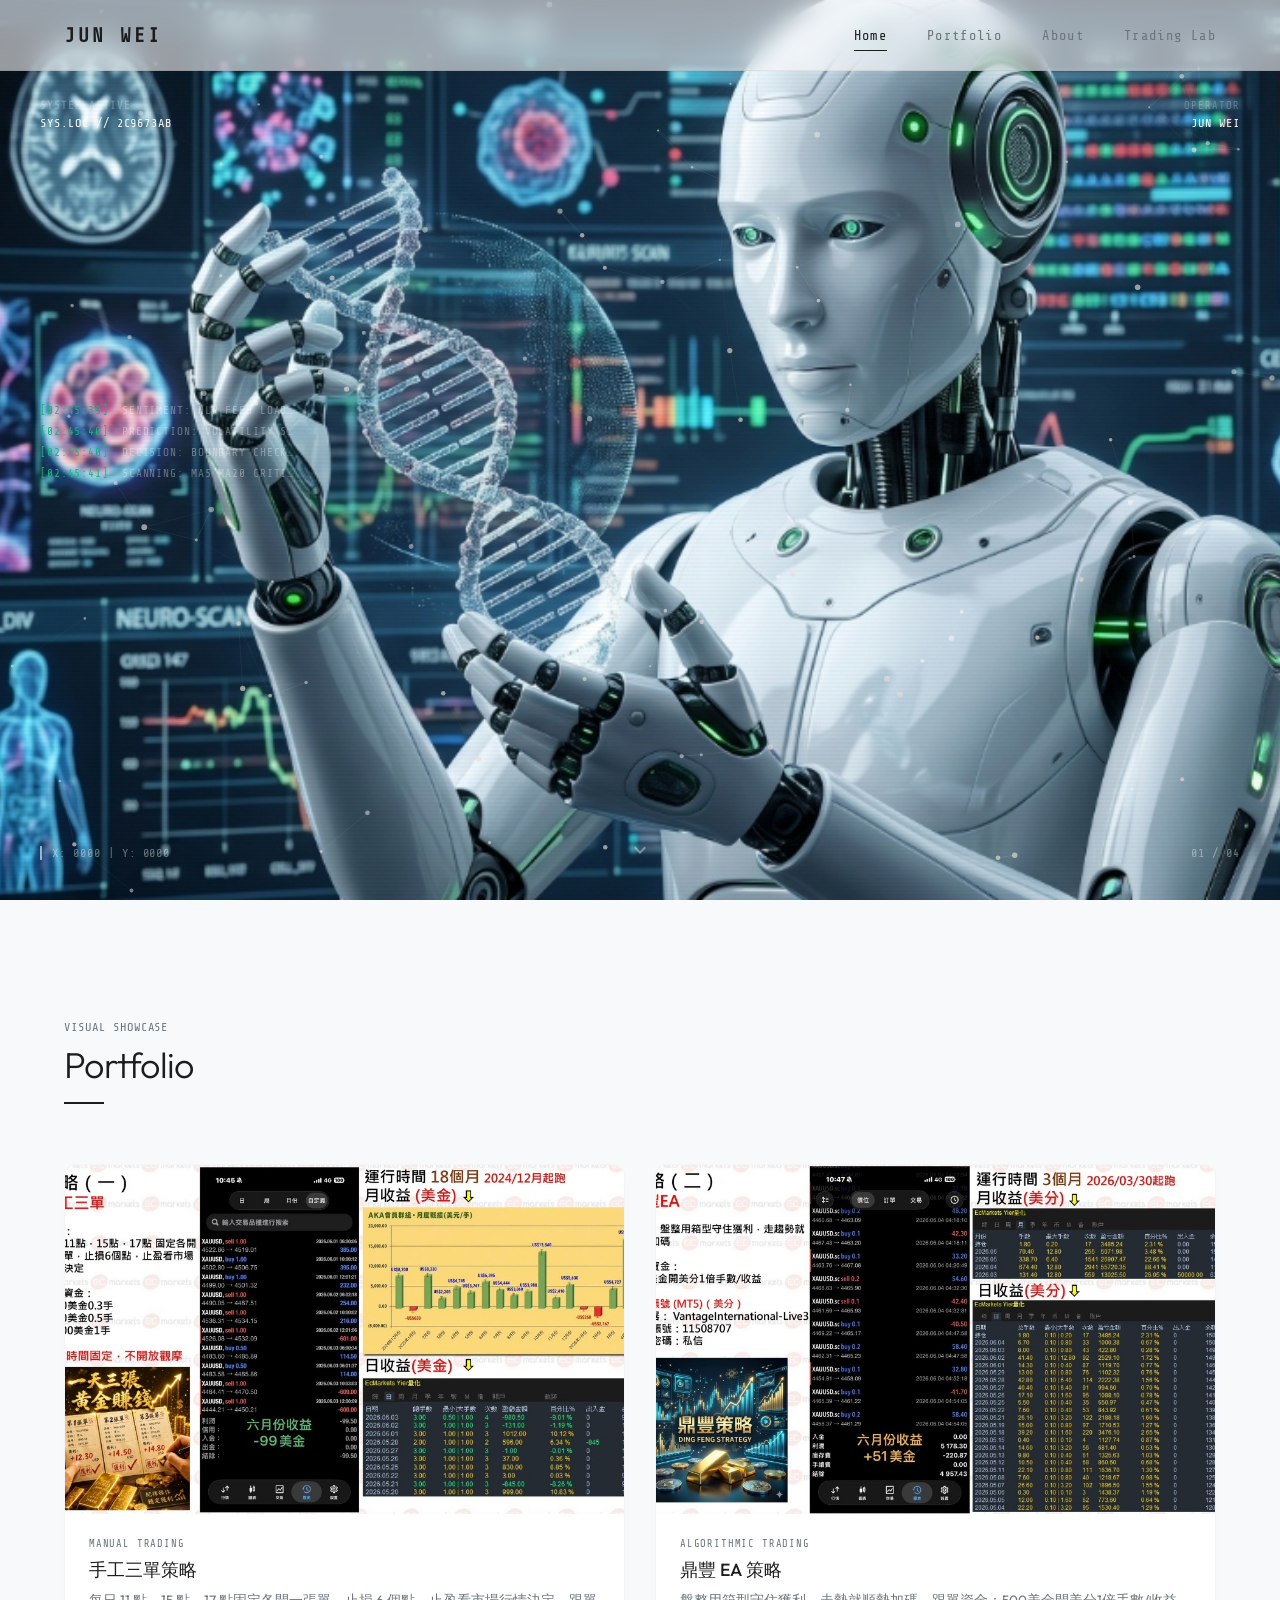
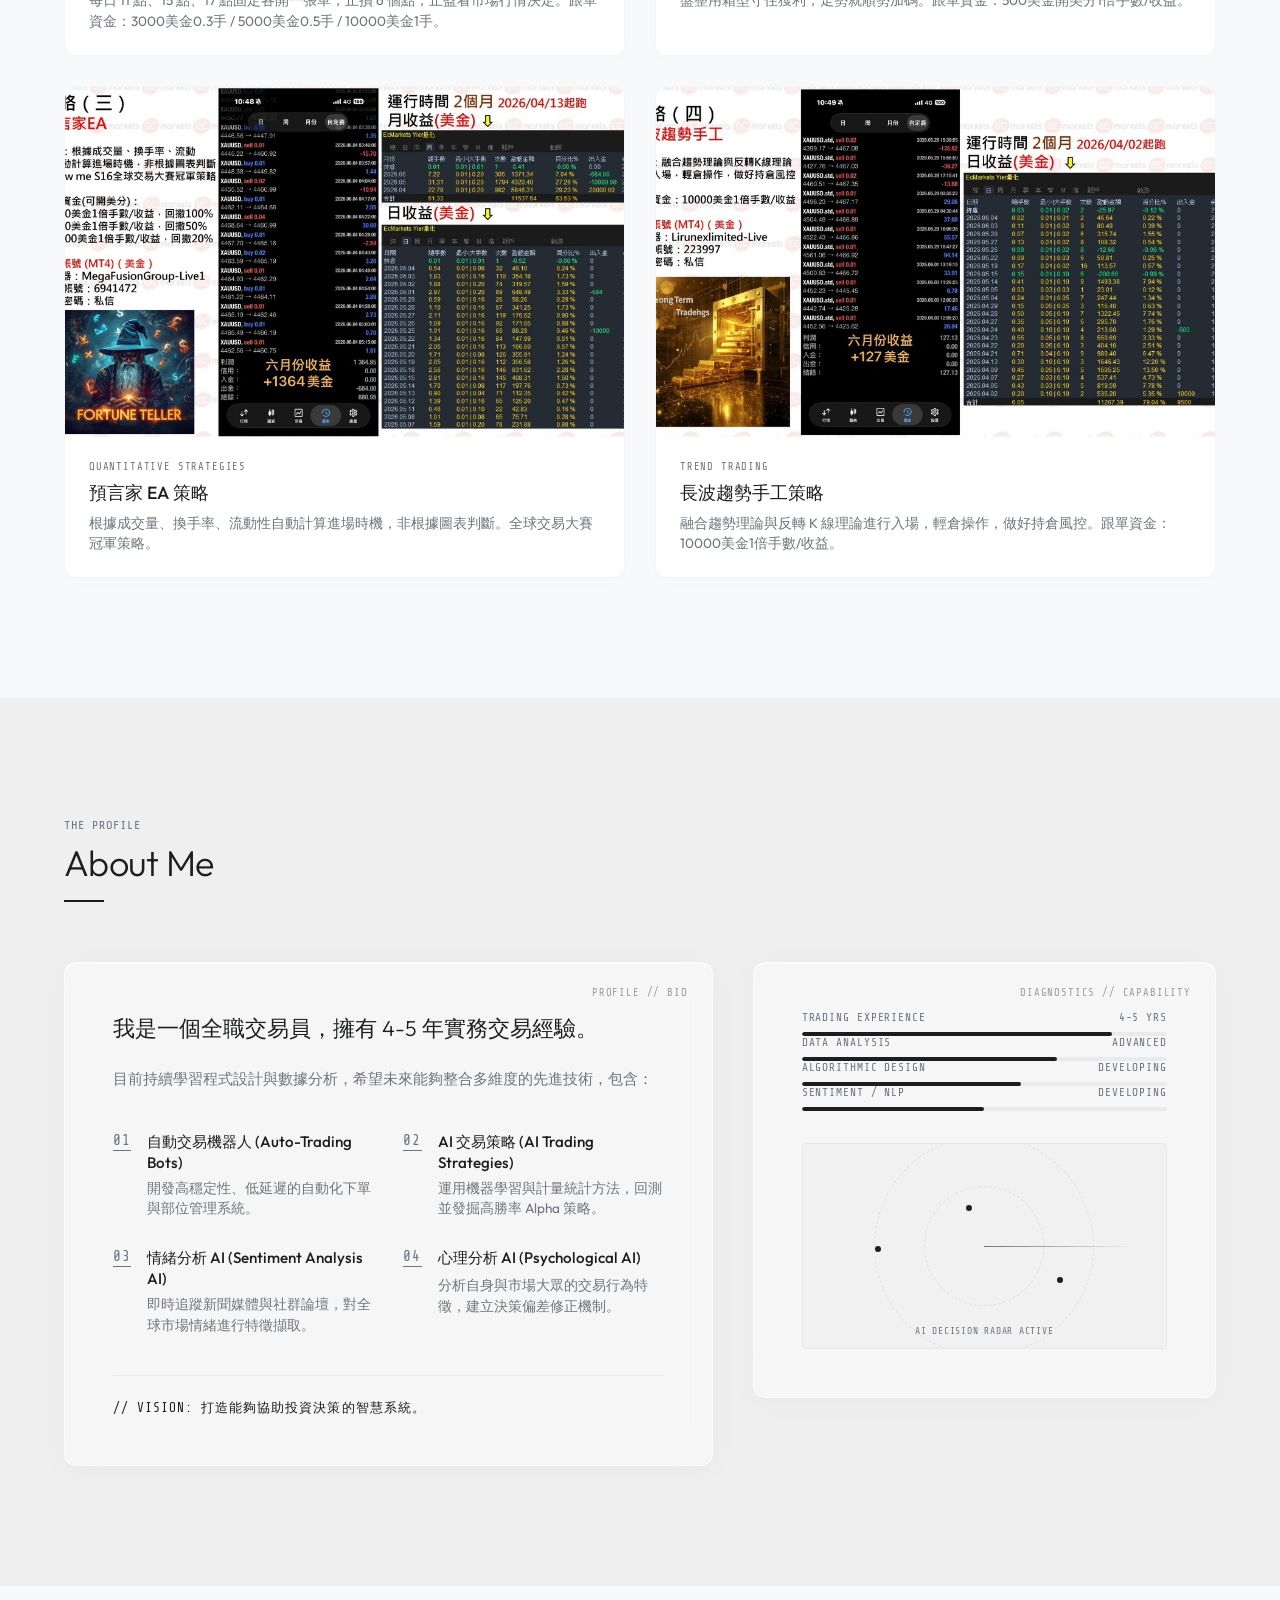
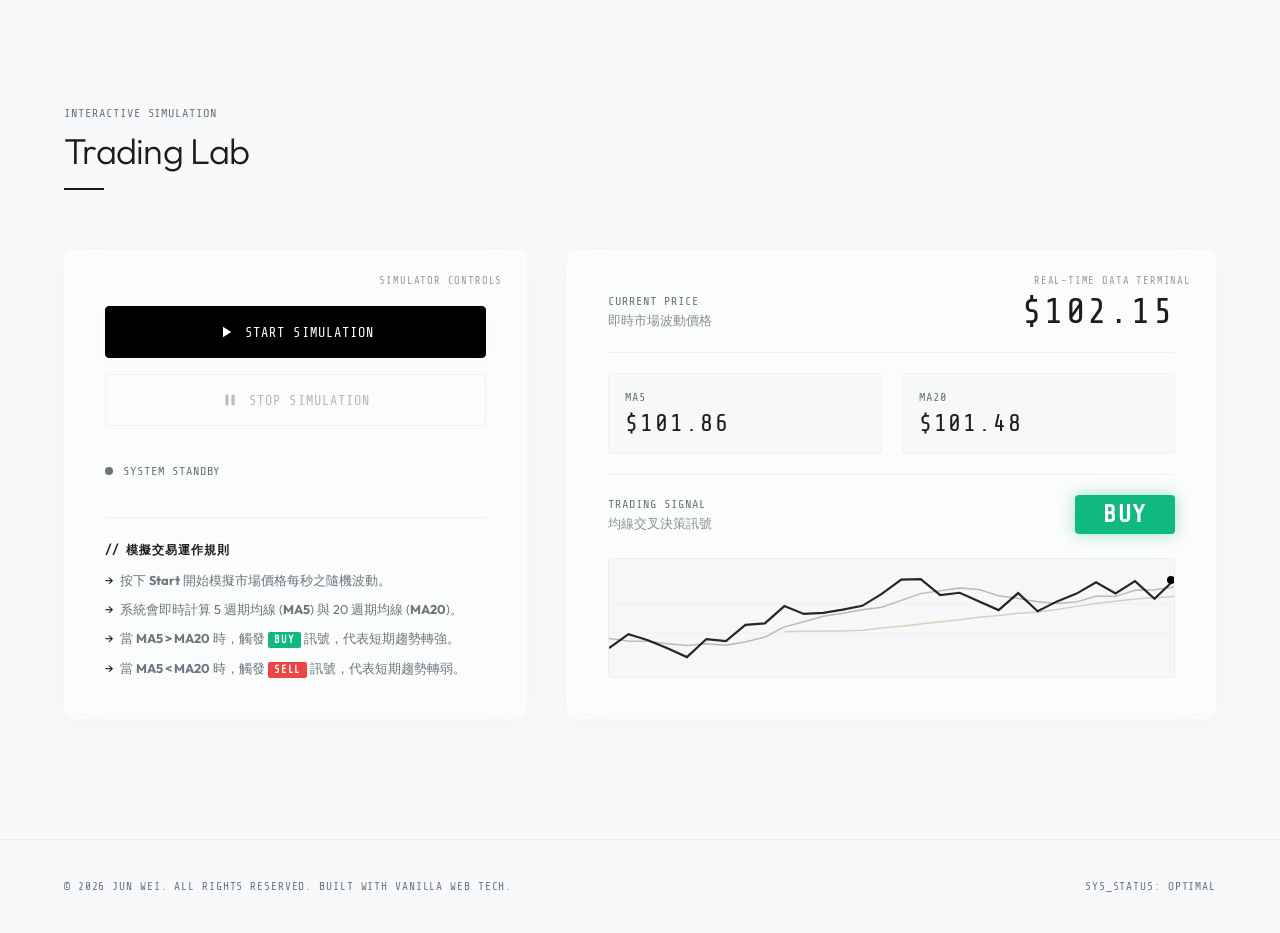
==== commit a5e1c6ee: "feat: replace portfolio cards with 4 custom trading strategy images and adjust grid to 2x2" ====
--- a/index.html
+++ b/index.html
@@ -97,75 +97,60 @@
                     <!-- Card 1 -->
                     <div class="portfolio-card" data-index="0" data-src="images/02.jpg">
                         <div class="card-image-wrapper">
-                            <img src="images/02.jpg" alt="Portfolio Image 02" class="portfolio-img" loading="lazy">
+                            <img src="images/02.jpg" alt="手工三單策略" class="portfolio-img" loading="lazy">
                             <div class="card-overlay">
-                                <span class="card-view-btn font-tech">VIEW PROJECT</span>
+                                <span class="card-view-btn font-tech">VIEW STRATEGY</span>
                             </div>
                         </div>
                         <div class="card-info">
-                            <span class="card-category font-tech">SYSTEM INTEGRATION</span>
-                            <h3 class="card-title">Trading System Interface</h3>
-                            <p class="card-desc">全自動化高頻交易執行面板與監控系統</p>
+                            <span class="card-category font-tech">MANUAL TRADING</span>
+                            <h3 class="card-title">手工三單策略</h3>
+                            <p class="card-desc">每日 11 點、15 點、17 點固定各開一張單，止損 6 個點，止盈看市場行情決定。跟單資金：3000美金0.3手 / 5000美金0.5手 / 10000美金1手。</p>
                         </div>
                     </div>
 
                     <!-- Card 2 -->
                     <div class="portfolio-card" data-index="1" data-src="images/03.jpg">
                         <div class="card-image-wrapper">
-                            <img src="images/03.jpg" alt="Portfolio Image 03" class="portfolio-img" loading="lazy">
+                            <img src="images/03.jpg" alt="鼎豐 EA 策略" class="portfolio-img" loading="lazy">
                             <div class="card-overlay">
-                                <span class="card-view-btn font-tech">VIEW PROJECT</span>
+                                <span class="card-view-btn font-tech">VIEW STRATEGY</span>
                             </div>
                         </div>
                         <div class="card-info">
                             <span class="card-category font-tech">ALGORITHMIC TRADING</span>
-                            <h3 class="card-title">AI Quantitative Strategies</h3>
-                            <p class="card-desc">多因子機器學習驅動之量化選股與避險模型</p>
+                            <h3 class="card-title">鼎豐 EA 策略</h3>
+                            <p class="card-desc">盤整用箱型守住獲利，走勢就順勢加碼。跟單資金：500美金開美分1倍手數/收益。</p>
                         </div>
                     </div>
 
                     <!-- Card 3 -->
                     <div class="portfolio-card" data-index="2" data-src="images/04.jpg">
                         <div class="card-image-wrapper">
-                            <img src="images/04.jpg" alt="Portfolio Image 04" class="portfolio-img" loading="lazy">
+                            <img src="images/04.jpg" alt="預言家 EA 策略" class="portfolio-img" loading="lazy">
                             <div class="card-overlay">
-                                <span class="card-view-btn font-tech">VIEW PROJECT</span>
+                                <span class="card-view-btn font-tech">VIEW STRATEGY</span>
                             </div>
                         </div>
                         <div class="card-info">
-                            <span class="card-category font-tech">DATA ANALYSIS</span>
-                            <h3 class="card-title">Sentiment Analysis Engine</h3>
-                            <p class="card-desc">全球市場財經新聞與社群輿情即時語意分析 AI</p>
+                            <span class="card-category font-tech">QUANTITATIVE STRATEGIES</span>
+                            <h3 class="card-title">預言家 EA 策略</h3>
+                            <p class="card-desc">根據成交量、換手率、流動性自動計算進場時機，非根據圖表判斷。全球交易大賽冠軍策略。</p>
                         </div>
                     </div>
 
                     <!-- Card 4 -->
                     <div class="portfolio-card" data-index="3" data-src="images/05.jpg">
                         <div class="card-image-wrapper">
-                            <img src="images/05.jpg" alt="Portfolio Image 05" class="portfolio-img" loading="lazy">
+                            <img src="images/05.jpg" alt="長波趨勢手工策略" class="portfolio-img" loading="lazy">
                             <div class="card-overlay">
-                                <span class="card-view-btn font-tech">VIEW PROJECT</span>
+                                <span class="card-view-btn font-tech">VIEW STRATEGY</span>
                             </div>
                         </div>
                         <div class="card-info">
-                            <span class="card-category font-tech">NEURAL NETWORKS</span>
-                            <h3 class="card-title">Deep Learning Models</h3>
-                            <p class="card-desc">使用卷積神經網路 (CNN) 識別 K 線形態與走勢預測</p>
-                        </div>
-                    </div>
-
-                    <!-- Card 5 -->
-                    <div class="portfolio-card" data-index="4" data-src="images/06.jpg">
-                        <div class="card-image-wrapper">
-                            <img src="images/06.jpg" alt="Portfolio Image 06" class="portfolio-img" loading="lazy">
-                            <div class="card-overlay">
-                                <span class="card-view-btn font-tech">VIEW PROJECT</span>
-                            </div>
-                        </div>
-                        <div class="card-info">
-                            <span class="card-category font-tech">INTELLIGENT BOT</span>
-                            <h3 class="card-title">Execution Algorithms</h3>
-                            <p class="card-desc">基於強化學習的訂單最佳執行演算法與流動性分析</p>
+                            <span class="card-category font-tech">TREND TRADING</span>
+                            <h3 class="card-title">長波趨勢手工策略</h3>
+                            <p class="card-desc">融合趨勢理論與反轉 K 線理論進行入場，輕倉操作，做好持倉風控。跟單資金：10000美金1倍手數/收益。</p>
                         </div>
                     </div>
                 </div>
--- a/style.css
+++ b/style.css
@@ -277,10 +277,11 @@
     left: 0;
     width: 100%;
     height: 100%;
+    background-image: url('images/01.jpg');
     background-size: cover;
     background-position: center;
     background-repeat: no-repeat;
-    opacity: 0.25; /* Blended with tech dark background */
+    opacity: 1.0; /* Full visibility for the hero image */
     z-index: 2;
     transition: opacity 1s ease;
 }
@@ -291,7 +292,7 @@
     position: absolute;
     width: 100%;
     height: 100%;
-    background: radial-gradient(circle at center, transparent 30%, rgba(13, 14, 16, 0.9) 90%);
+    background: radial-gradient(circle at center, transparent 40%, rgba(13, 14, 16, 0.3) 90%);
     z-index: 2;
     pointer-events: none;
 }
@@ -488,16 +489,9 @@
 
 .portfolio-grid {
     display: grid;
-    grid-template-columns: repeat(6, 1fr);
+    grid-template-columns: repeat(2, 1fr);
     gap: 30px;
 }
-
-/* Layout 5 Cards Spanning Matrix */
-.portfolio-card[data-index="0"] { grid-column: span 3; }
-.portfolio-card[data-index="1"] { grid-column: span 3; }
-.portfolio-card[data-index="2"] { grid-column: span 2; }
-.portfolio-card[data-index="3"] { grid-column: span 2; }
-.portfolio-card[data-index="4"] { grid-column: span 2; }
 
 .portfolio-card {
     background: #FFFFFF;
@@ -1268,15 +1262,13 @@
         padding: 80px 0;
     }
 
-    /* Portfolio: Grid changes from 6 to 4 columns */
+    /* Portfolio: Grid changes to 2 columns on tablet */
     .portfolio-grid {
-        grid-template-columns: repeat(4, 1fr);
-    }
-    .portfolio-card[data-index="0"] { grid-column: span 2; }
-    .portfolio-card[data-index="1"] { grid-column: span 2; }
-    .portfolio-card[data-index="2"] { grid-column: span 2; }
-    .portfolio-card[data-index="3"] { grid-column: span 2; }
-    .portfolio-card[data-index="4"] { grid-column: span 4; } /* Spans entire row 3 */
+        grid-template-columns: repeat(2, 1fr);
+    }
+    .portfolio-card[data-index] {
+        grid-column: auto;
+    }
 
     /* About Section Grid: stacks vertically */
     .about-grid {
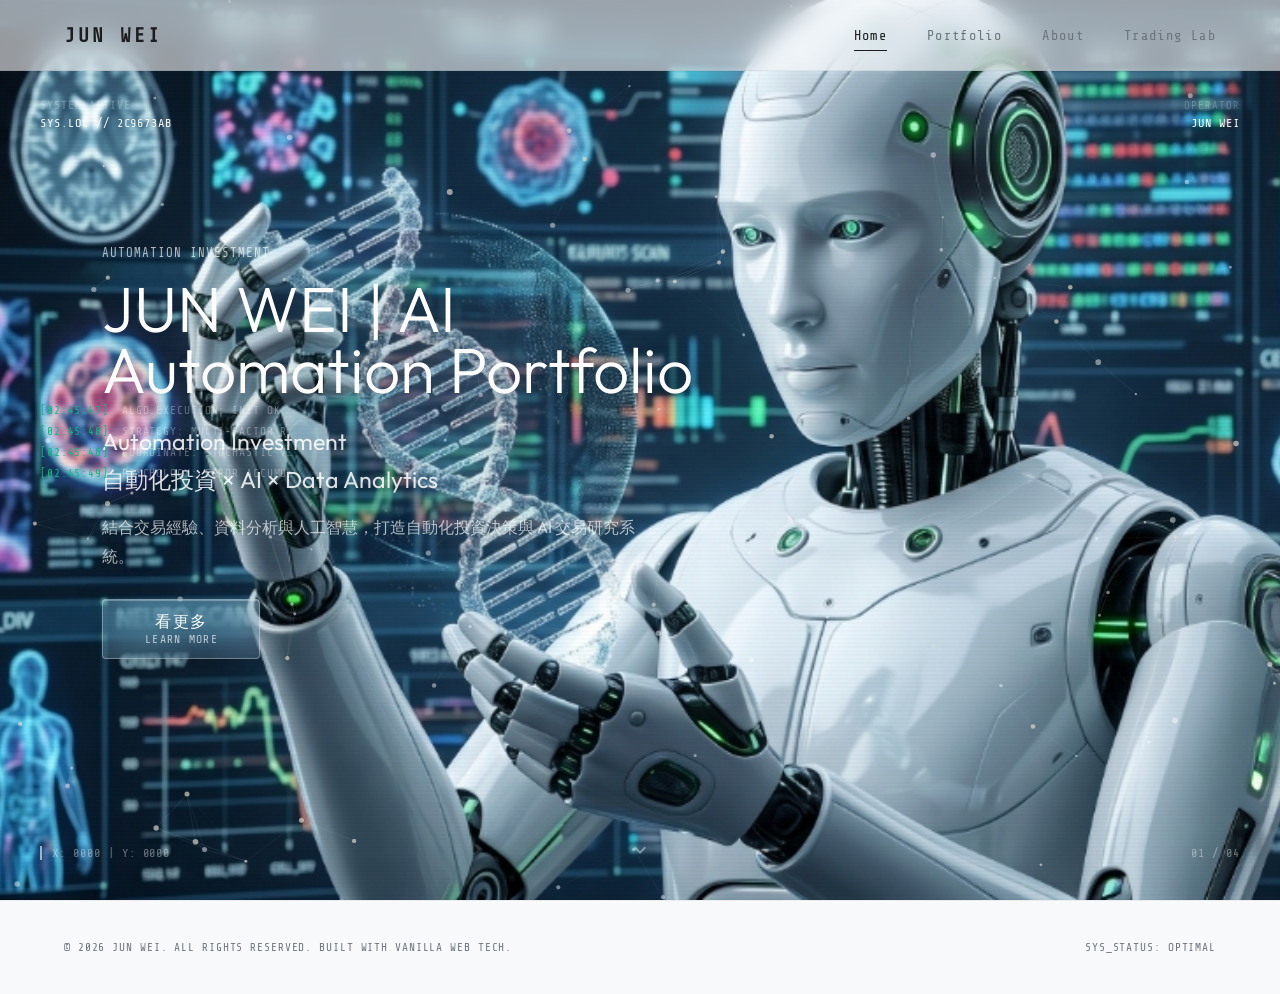
==== commit fcb9dbf5: "feat: convert portfolio website to multi-page navigation" ====
--- a/index.html
+++ b/index.html
@@ -1,46 +1,37 @@
-<!DOCTYPE html>
+﻿<!DOCTYPE html>
 <html lang="zh-TW">
 <head>
     <meta charset="UTF-8">
     <meta name="viewport" content="width=device-width, initial-scale=1.0">
-    <title>JUN WEI | AI 科技個人品牌網站</title>
-    <meta name="description" content="全職交易員 JUN WEI 的個人品牌網站。整合 AI 交易策略、自動交易機器人與數據分析，呈現極簡與科技感融合的智慧投資決策系統。">
-    <!-- Google Fonts for premium tech typography -->
+    <title>JUN WEI | AI Automation Portfolio</title>
+    <meta name="description" content="JUN WEI AI Automation Portfolio，整合交易經驗、資料分析與人工智慧的自動化投資研究網站。">
     <link rel="preconnect" href="https://fonts.googleapis.com">
     <link rel="preconnect" href="https://fonts.gstatic.com" crossorigin>
     <link href="https://fonts.googleapis.com/css2?family=Outfit:wght@300;400;500;700&family=Share+Tech+Mono&display=swap" rel="stylesheet">
     <link rel="stylesheet" href="style.css">
 </head>
-<body>
-    <!-- Background Tech Grid Lines & Scanlines -->
+<body class="page-fade" data-page="home">
     <div class="tech-grid"></div>
     <div class="scanlines"></div>
 
-    <!-- Navigation Bar -->
     <header class="navbar" id="navbar">
         <div class="navbar-container">
-            <a href="#home" class="nav-logo" id="nav-logo">JUN WEI</a>
-            
-            <!-- Mobile Menu Toggle Button -->
+            <a href="index.html" class="nav-logo" id="nav-logo">JUN WEI</a>
             <button class="mobile-toggle" id="mobile-toggle" aria-label="Toggle Navigation">
                 <span class="bar"></span>
                 <span class="bar"></span>
                 <span class="bar"></span>
             </button>
-            
             <nav class="nav-menu" id="nav-menu">
-                <a href="#home" class="nav-link active" id="link-home">Home</a>
-                <a href="#portfolio" class="nav-link" id="link-portfolio">Portfolio</a>
-                <a href="#about" class="nav-link" id="link-about">About</a>
-                <a href="#trading-lab" class="nav-link" id="link-trading-lab">Trading Lab</a>
+                <a href="index.html" class="nav-link active" data-page="home" id="link-home">Home</a>
+                <a href="portfolio.html" class="nav-link " data-page="portfolio" id="link-portfolio">Portfolio</a>
+                <a href="about.html" class="nav-link " data-page="about" id="link-about">About</a>
+                <a href="trading.html" class="nav-link " data-page="trading" id="link-trading-lab">Trading Lab</a>
             </nav>
         </div>
     </header>
-
-    <!-- Main Content -->
-    <main>
-        <!-- Home / Hero Section -->
-        <section id="home" class="hero-section">
+    <main class="site-main">
+<section id="home" class="hero-section">
             <!-- Canvas for flowing particle network animations -->
             <canvas id="particles-canvas" class="hero-canvas"></canvas>
             
@@ -49,6 +40,13 @@
             
             <!-- HUD Graphic Elements & Animations -->
             <div class="hud-container">
+                <div class="hero-copy">
+                    <span class="hero-kicker font-tech">Automation Investment</span>
+                    <h1>JUN WEI | AI Automation Portfolio</h1>
+                    <p class="hero-subtitle">Automation Investment<br>自動化投資 × AI × Data Analytics</p>
+                    <p class="hero-description">結合交易經驗、資料分析與人工智慧，打造自動化投資決策與 AI 交易研究系統。</p>
+                    <a href="portfolio.html" class="hero-learn-more font-tech">看更多<br><span>Learn More</span></a>
+                </div>
                 <div class="hud-top-left font-tech">
                     <span class="hud-tag font-bold">SYSTEM ACTIVE</span>
                     <span class="hud-value blink-slow">SYS.LOC // 2c9673ab</span>
@@ -75,304 +73,15 @@
                 </div>
                 
                 <!-- Down Arrow Scroll Indicator -->
-                <a href="#portfolio" class="scroll-indicator" aria-label="Scroll Down">
+                <a href="portfolio.html" class="scroll-indicator" aria-label="Open Portfolio">
                     <svg viewBox="0 0 24 24" class="scroll-arrow">
                         <path d="M7.41 8.59L12 13.17l4.59-4.58L18 10l-6 6-6-6 1.41-1.41z"/>
                     </svg>
                 </a>
             </div>
         </section>
-
-        <!-- Portfolio Section -->
-        <section id="portfolio" class="portfolio-section section-padding reveal">
-            <div class="container">
-                <div class="section-header">
-                    <span class="section-subtitle font-tech">VISUAL SHOWCASE</span>
-                    <h2 class="section-title">Portfolio</h2>
-                    <div class="title-bar"></div>
-                </div>
-                
-                <!-- Portfolio Card Grid (5 Cards on Desktop, 1 Column on Mobile) -->
-                <div class="portfolio-grid" id="portfolio-grid">
-                    <!-- Card 1 -->
-                    <div class="portfolio-card" data-index="0" data-src="images/02.jpg">
-                        <div class="card-image-wrapper">
-                            <img src="images/02.jpg" alt="手工三單策略" class="portfolio-img" loading="lazy">
-                            <div class="card-overlay">
-                                <span class="card-view-btn font-tech">VIEW STRATEGY</span>
-                            </div>
-                        </div>
-                        <div class="card-info">
-                            <span class="card-category font-tech">MANUAL TRADING</span>
-                            <h3 class="card-title">手工三單策略</h3>
-                            <p class="card-desc">每日 11 點、15 點、17 點固定各開一張單，止損 6 個點，止盈看市場行情決定。跟單資金：3000美金0.3手 / 5000美金0.5手 / 10000美金1手。</p>
-                        </div>
-                    </div>
-
-                    <!-- Card 2 -->
-                    <div class="portfolio-card" data-index="1" data-src="images/03.jpg">
-                        <div class="card-image-wrapper">
-                            <img src="images/03.jpg" alt="鼎豐 EA 策略" class="portfolio-img" loading="lazy">
-                            <div class="card-overlay">
-                                <span class="card-view-btn font-tech">VIEW STRATEGY</span>
-                            </div>
-                        </div>
-                        <div class="card-info">
-                            <span class="card-category font-tech">ALGORITHMIC TRADING</span>
-                            <h3 class="card-title">鼎豐 EA 策略</h3>
-                            <p class="card-desc">盤整用箱型守住獲利，走勢就順勢加碼。跟單資金：500美金開美分1倍手數/收益。</p>
-                        </div>
-                    </div>
-
-                    <!-- Card 3 -->
-                    <div class="portfolio-card" data-index="2" data-src="images/04.jpg">
-                        <div class="card-image-wrapper">
-                            <img src="images/04.jpg" alt="預言家 EA 策略" class="portfolio-img" loading="lazy">
-                            <div class="card-overlay">
-                                <span class="card-view-btn font-tech">VIEW STRATEGY</span>
-                            </div>
-                        </div>
-                        <div class="card-info">
-                            <span class="card-category font-tech">QUANTITATIVE STRATEGIES</span>
-                            <h3 class="card-title">預言家 EA 策略</h3>
-                            <p class="card-desc">根據成交量、換手率、流動性自動計算進場時機，非根據圖表判斷。全球交易大賽冠軍策略。</p>
-                        </div>
-                    </div>
-
-                    <!-- Card 4 -->
-                    <div class="portfolio-card" data-index="3" data-src="images/05.jpg">
-                        <div class="card-image-wrapper">
-                            <img src="images/05.jpg" alt="長波趨勢手工策略" class="portfolio-img" loading="lazy">
-                            <div class="card-overlay">
-                                <span class="card-view-btn font-tech">VIEW STRATEGY</span>
-                            </div>
-                        </div>
-                        <div class="card-info">
-                            <span class="card-category font-tech">TREND TRADING</span>
-                            <h3 class="card-title">長波趨勢手工策略</h3>
-                            <p class="card-desc">融合趨勢理論與反轉 K 線理論進行入場，輕倉操作，做好持倉風控。跟單資金：10000美金1倍手數/收益。</p>
-                        </div>
-                    </div>
-                </div>
-            </div>
-        </section>
-
-        <!-- About Section -->
-        <section id="about" class="about-section section-padding reveal">
-            <div class="container">
-                <div class="section-header">
-                    <span class="section-subtitle font-tech">THE PROFILE</span>
-                    <h2 class="section-title">About Me</h2>
-                    <div class="title-bar"></div>
-                </div>
-                
-                <div class="about-grid">
-                    <!-- Glassmorphism Bio Card -->
-                    <div class="about-card glass-panel">
-                        <div class="card-badge font-tech">PROFILE // BIO</div>
-                        <div class="about-bio-text">
-                            <p class="lead-text">我是一個全職交易員，擁有 4-5 年實務交易經驗。</p>
-                            <p>目前持續學習程式設計與數據分析，希望未來能夠整合多維度的先進技術，包含：</p>
-                        </div>
-                        
-                        <!-- Core Tech Objectives List -->
-                        <div class="objectives-list">
-                            <div class="objective-item">
-                                <div class="objective-num font-tech">01</div>
-                                <div class="objective-content">
-                                    <h4 class="objective-title">自動交易機器人 (Auto-Trading Bots)</h4>
-                                    <p class="objective-desc">開發高穩定性、低延遲的自動化下單與部位管理系統。</p>
-                                </div>
-                            </div>
-                            
-                            <div class="objective-item">
-                                <div class="objective-num font-tech">02</div>
-                                <div class="objective-content">
-                                    <h4 class="objective-title">AI 交易策略 (AI Trading Strategies)</h4>
-                                    <p class="objective-desc">運用機器學習與計量統計方法，回測並發掘高勝率 Alpha 策略。</p>
-                                </div>
-                            </div>
-                            
-                            <div class="objective-item">
-                                <div class="objective-num font-tech">03</div>
-                                <div class="objective-content">
-                                    <h4 class="objective-title">情緒分析 AI (Sentiment Analysis AI)</h4>
-                                    <p class="objective-desc">即時追蹤新聞媒體與社群論壇，對全球市場情緒進行特徵擷取。</p>
-                                </div>
-                            </div>
-                            
-                            <div class="objective-item">
-                                <div class="objective-num font-tech">04</div>
-                                <div class="objective-content">
-                                    <h4 class="objective-title">心理分析 AI (Psychological AI)</h4>
-                                    <p class="objective-desc">分析自身與市場大眾的交易行為特徵，建立決策偏差修正機制。</p>
-                                </div>
-                            </div>
-                        </div>
-
-                        <div class="about-summary font-tech">
-                            <span>// VISION: 打造能夠協助投資決策的智慧系統。</span>
-                        </div>
-                    </div>
-
-                    <!-- Tech HUD Stat Display -->
-                    <div class="about-stats-panel glass-panel">
-                        <div class="card-badge font-tech">DIAGNOSTICS // CAPABILITY</div>
-                        <div class="stat-bars">
-                            <div class="stat-bar-group">
-                                <div class="stat-label font-tech">
-                                    <span>TRADING EXPERIENCE</span>
-                                    <span>4-5 YRS</span>
-                                </div>
-                                <div class="progress-track">
-                                    <div class="progress-bar" style="width: 85%"></div>
-                                </div>
-                            </div>
-                            <div class="stat-bar-group">
-                                <div class="stat-label font-tech">
-                                    <span>DATA ANALYSIS</span>
-                                    <span>ADVANCED</span>
-                                </div>
-                                <div class="progress-track">
-                                    <div class="progress-bar" style="width: 70%"></div>
-                                </div>
-                            </div>
-                            <div class="stat-bar-group">
-                                <div class="stat-label font-tech">
-                                    <span>ALGORITHMIC DESIGN</span>
-                                    <span>DEVELOPING</span>
-                                </div>
-                                <div class="progress-track">
-                                    <div class="progress-bar" style="width: 60%"></div>
-                                </div>
-                            </div>
-                            <div class="stat-bar-group">
-                                <div class="stat-label font-tech">
-                                    <span>SENTIMENT / NLP</span>
-                                    <span>DEVELOPING</span>
-                                </div>
-                                <div class="progress-track">
-                                    <div class="progress-bar" style="width: 50%"></div>
-                                </div>
-                            </div>
-                        </div>
-
-                        <!-- Mini grid graphic -->
-                        <div class="hud-radar-visual">
-                            <div class="radar-circle circle-1"></div>
-                            <div class="radar-circle circle-2"></div>
-                            <div class="radar-line"></div>
-                            <div class="radar-signal-dots">
-                                <span class="radar-dot" style="top: 30%; left: 45%;"></span>
-                                <span class="radar-dot" style="top: 65%; left: 70%;"></span>
-                                <span class="radar-dot" style="top: 50%; left: 20%;"></span>
-                            </div>
-                            <span class="radar-label font-tech">AI DECISION RADAR ACTIVE</span>
-                        </div>
-                    </div>
-                </div>
-            </div>
-        </section>
-
-        <!-- Trading Lab Section -->
-        <section id="trading-lab" class="trading-section section-padding reveal">
-            <div class="container">
-                <div class="section-header">
-                    <span class="section-subtitle font-tech">INTERACTIVE SIMULATION</span>
-                    <h2 class="section-title">Trading Lab</h2>
-                    <div class="title-bar"></div>
-                </div>
-                
-                <div class="trading-grid">
-                    <!-- Simulation Controller -->
-                    <div class="trading-ctrl-panel glass-panel">
-                        <div class="card-badge font-tech">SIMULATOR CONTROLS</div>
-                        
-                        <div class="ctrl-buttons">
-                            <button id="btn-start" class="btn btn-primary font-tech">
-                                <svg viewBox="0 0 24 24" width="18" height="18" fill="currentColor">
-                                    <path d="M8 5v14l11-7z"/>
-                                </svg>
-                                Start Simulation
-                            </button>
-                            <button id="btn-stop" class="btn btn-secondary font-tech" disabled>
-                                <svg viewBox="0 0 24 24" width="18" height="18" fill="currentColor">
-                                    <path d="M6 19h4V5H6v14zm8-14v14h4V5h-4z"/>
-                                </svg>
-                                Stop Simulation
-                            </button>
-                        </div>
-
-                        <div class="system-status-indicator font-tech">
-                            <span class="indicator-dot" id="status-dot"></span>
-                            <span id="status-text">SYSTEM STANDBY</span>
-                        </div>
-
-                        <div class="trading-instructions">
-                            <h4 class="font-tech">// 模擬交易運作規則</h4>
-                            <ul>
-                                <li>按下 <strong>Start</strong> 開始模擬市場價格每秒之隨機波動。</li>
-                                <li>系統會即時計算 5 週期均線 (<strong>MA5</strong>) 與 20 週期均線 (<strong>MA20</strong>)。</li>
-                                <li>當 <strong>MA5 > MA20</strong> 時，觸發 <span class="signal-tag buy-tag font-tech">BUY</span> 訊號，代表短期趨勢轉強。</li>
-                                <li>當 <strong>MA5 < MA20</strong> 時，觸發 <span class="signal-tag sell-tag font-tech">SELL</span> 訊號，代表短期趨勢轉弱。</li>
-                            </ul>
-                        </div>
-                    </div>
-
-                    <!-- Trading Terminal Metrics -->
-                    <div class="trading-terminal glass-panel">
-                        <div class="card-badge font-tech">REAL-TIME DATA TERMINAL</div>
-                        
-                        <div class="terminal-content">
-                            <!-- Metric 1: Current Price -->
-                            <div class="metric-row">
-                                <div class="metric-info">
-                                    <span class="metric-label font-tech">CURRENT PRICE</span>
-                                    <span class="metric-sublabel">即時市場波動價格</span>
-                                </div>
-                                <div class="metric-value font-tech" id="val-price">$100.00</div>
-                            </div>
-                            
-                            <div class="metric-divider"></div>
-
-                            <!-- MA Details Group -->
-                            <div class="ma-metrics-grid">
-                                <!-- Metric 2: MA5 -->
-                                <div class="metric-card">
-                                    <span class="metric-label font-tech">MA5</span>
-                                    <span class="metric-value font-tech value-small" id="val-ma5">--</span>
-                                </div>
-
-                                <!-- Metric 3: MA20 -->
-                                <div class="metric-card">
-                                    <span class="metric-label font-tech">MA20</span>
-                                    <span class="metric-value font-tech value-small" id="val-ma20">--</span>
-                                </div>
-                            </div>
-                            
-                            <div class="metric-divider"></div>
-
-                            <!-- Metric 4: Trading Signal -->
-                            <div class="metric-row signal-row">
-                                <div class="metric-info">
-                                    <span class="metric-label font-tech">TRADING SIGNAL</span>
-                                    <span class="metric-sublabel">均線交叉決策訊號</span>
-                                </div>
-                                <div class="metric-value font-tech signal-display" id="val-signal">WAIT</div>
-                            </div>
-                        </div>
-
-                        <!-- Real-time dynamic chart preview (Canvas) -->
-                        <div class="mini-chart-container">
-                            <canvas id="trading-chart"></canvas>
-                        </div>
-                    </div>
-                </div>
-            </div>
-        </section>
     </main>
 
-    <!-- Footer -->
     <footer class="footer font-tech">
         <div class="container footer-container">
             <p>&copy; 2026 JUN WEI. All Rights Reserved. Built with Vanilla Web Tech.</p>
@@ -380,21 +89,6 @@
         </div>
     </footer>
 
-    <!-- Lightbox Modal for Portfolio Previews -->
-    <div id="lightbox" class="lightbox-modal" aria-hidden="true" role="dialog">
-        <button class="lightbox-close" id="lightbox-close" aria-label="Close Lightbox">
-            <svg viewBox="0 0 24 24" width="28" height="28">
-                <path d="M19 6.41L17.59 5 12 10.59 6.41 5 5 6.41 10.59 12 5 17.59 6.41 19 12 13.41 17.59 19 19 17.59 13.41 12 19 6.41z" fill="white"/>
-            </svg>
-        </button>
-        <div class="lightbox-content">
-            <div id="lightbox-img-container">
-                <!-- Image or custom dynamic placeholder SVG will be inserted here -->
-            </div>
-            <div class="lightbox-caption font-tech" id="lightbox-caption">Project Details</div>
-        </div>
-    </div>
-
     <script src="script.js"></script>
 </body>
 </html>
--- a/style.css
+++ b/style.css
@@ -277,7 +277,7 @@
     left: 0;
     width: 100%;
     height: 100%;
-    background-image: url('images/01.jpg');
+    background-image: url('assets/01.jpg');
     background-size: cover;
     background-position: center;
     background-repeat: no-repeat;
@@ -1153,6 +1153,181 @@
 }
 
 /* ==========================================================================
+   MULTI-PAGE CONTENT ADDITIONS
+   ========================================================================== */
+
+.page-fade {
+    animation: page-fade-in 0.42s ease-out both;
+}
+
+.site-main {
+    position: relative;
+    z-index: 2;
+}
+
+.hero-copy {
+    position: absolute;
+    top: 50%;
+    left: clamp(24px, 8vw, 120px);
+    transform: translateY(-50%);
+    width: min(620px, calc(100vw - 48px));
+    pointer-events: auto;
+    color: #FFFFFF;
+    text-shadow: 0 18px 40px rgba(0, 0, 0, 0.45);
+}
+
+.hero-kicker {
+    display: inline-flex;
+    margin-bottom: 18px;
+    font-size: 0.78rem;
+    color: rgba(255, 255, 255, 0.68);
+}
+
+.hero-copy h1 {
+    max-width: 720px;
+    font-size: clamp(2.35rem, 5vw, 5.1rem);
+    line-height: 0.96;
+    font-weight: 300;
+    letter-spacing: 0;
+    margin-bottom: 22px;
+}
+
+.hero-subtitle {
+    font-size: clamp(1.05rem, 2vw, 1.45rem);
+    line-height: 1.65;
+    color: rgba(255, 255, 255, 0.86);
+    margin-bottom: 14px;
+}
+
+.hero-description {
+    max-width: 540px;
+    font-size: 1rem;
+    line-height: 1.8;
+    color: rgba(255, 255, 255, 0.68);
+    margin-bottom: 28px;
+}
+
+.hero-learn-more {
+    display: inline-flex;
+    flex-direction: column;
+    align-items: center;
+    justify-content: center;
+    min-width: 158px;
+    min-height: 58px;
+    padding: 12px 28px;
+    color: #FFFFFF;
+    background: rgba(255, 255, 255, 0.12);
+    border: 1px solid rgba(255, 255, 255, 0.34);
+    border-radius: var(--border-radius-sm);
+    backdrop-filter: blur(18px) saturate(140%);
+    -webkit-backdrop-filter: blur(18px) saturate(140%);
+    box-shadow: 0 16px 42px rgba(0, 0, 0, 0.22), inset 0 1px 0 rgba(255, 255, 255, 0.28);
+    transition: var(--transition-smooth);
+}
+
+.hero-learn-more span {
+    font-size: 0.72rem;
+    color: rgba(255, 255, 255, 0.68);
+}
+
+.hero-learn-more:hover {
+    border-color: rgba(255, 255, 255, 0.76);
+    background: rgba(255, 255, 255, 0.2);
+    box-shadow: 0 0 28px rgba(255, 255, 255, 0.32), 0 20px 54px rgba(0, 0, 0, 0.28);
+    transform: translateY(-2px);
+}
+
+.page-intro {
+    max-width: 860px;
+    padding: 28px 32px;
+    margin: -28px 0 34px;
+}
+
+.page-intro p,
+.direction-panel p,
+.feature-tag-card p {
+    color: var(--color-text-muted);
+    line-height: 1.8;
+}
+
+.feature-tag-grid {
+    display: grid;
+    grid-template-columns: repeat(3, 1fr);
+    gap: 18px;
+    margin-bottom: 42px;
+}
+
+.feature-tag-card {
+    padding: 24px;
+    min-height: 138px;
+}
+
+.feature-tag-title {
+    display: block;
+    margin-bottom: 14px;
+    color: var(--color-text-main);
+    font-size: 0.84rem;
+}
+
+.direction-panel {
+    margin-top: 34px;
+    padding: 34px;
+}
+
+.direction-panel h3 {
+    font-size: 1.6rem;
+    font-weight: 400;
+    margin: 18px 0 14px;
+}
+
+.capability-list {
+    display: flex;
+    flex-wrap: wrap;
+    gap: 12px;
+    margin-top: 24px;
+}
+
+.capability-pill {
+    display: inline-flex;
+    align-items: center;
+    min-height: 38px;
+    padding: 9px 14px;
+    border: 1px solid rgba(0, 0, 0, 0.08);
+    background: rgba(255, 255, 255, 0.52);
+    border-radius: var(--border-radius-sm);
+    color: var(--color-text-main);
+    font-size: 0.72rem;
+}
+
+.system-features {
+    padding: 26px 30px;
+    margin: 0 0 34px;
+}
+
+.system-features h3 {
+    margin-bottom: 16px;
+    font-size: 0.88rem;
+}
+
+.system-features ul {
+    display: grid;
+    grid-template-columns: repeat(4, 1fr);
+    gap: 12px;
+    list-style: none;
+}
+
+.system-features li {
+    min-height: 54px;
+    display: flex;
+    align-items: center;
+    padding: 12px 14px;
+    border-left: 2px solid var(--color-text-main);
+    background: rgba(255, 255, 255, 0.42);
+    color: var(--color-text-muted);
+    font-size: 0.92rem;
+}
+
+/* ==========================================================================
    SCROLL REVEAL / ENTRANCE ANIMATIONS
    ========================================================================== */
 
@@ -1227,6 +1402,15 @@
     }
 }
 
+@keyframes page-fade-in {
+    from {
+        opacity: 0;
+    }
+    to {
+        opacity: 1;
+    }
+}
+
 /* BUY Blink state glow pulse */
 @keyframes pulse-buy {
     0% {
@@ -1274,6 +1458,11 @@
     .about-grid {
         grid-template-columns: 1fr;
         gap: 30px;
+    }
+
+    .feature-tag-grid,
+    .system-features ul {
+        grid-template-columns: 1fr 1fr;
     }
 
     /* Trading Lab Section Grid: stacks vertically */
@@ -1360,6 +1549,32 @@
         display: none; /* Hide stream floating data on small displays */
     }
 
+    .hero-copy {
+        top: 52%;
+        left: 24px;
+        width: calc(100vw - 48px);
+    }
+
+    .hero-description {
+        max-width: 100%;
+    }
+
+    .page-intro {
+        padding: 24px 20px;
+        margin-top: -18px;
+    }
+
+    .feature-tag-grid,
+    .system-features ul {
+        grid-template-columns: 1fr;
+    }
+
+    .feature-tag-card,
+    .direction-panel,
+    .system-features {
+        padding: 24px 20px;
+    }
+
     /* Portfolio: Single column layout */
     .portfolio-grid {
         grid-template-columns: 1fr;
